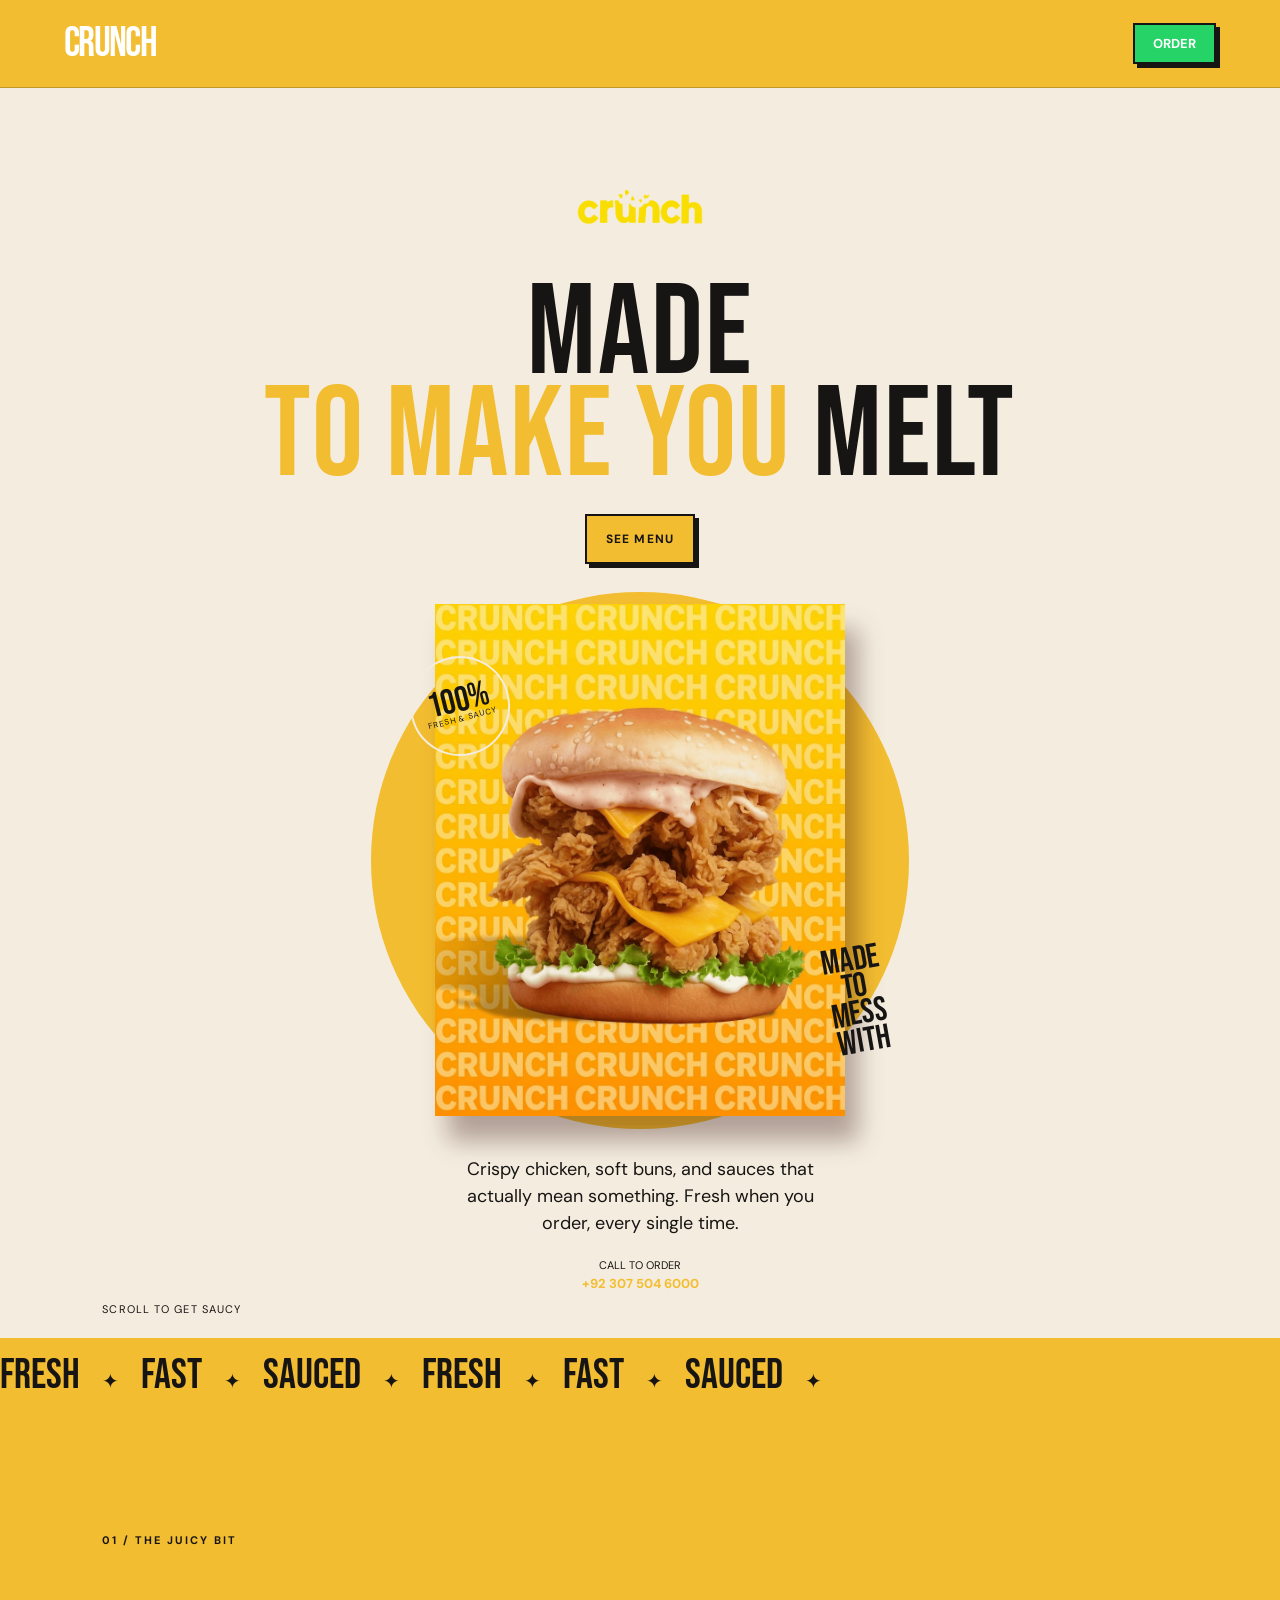
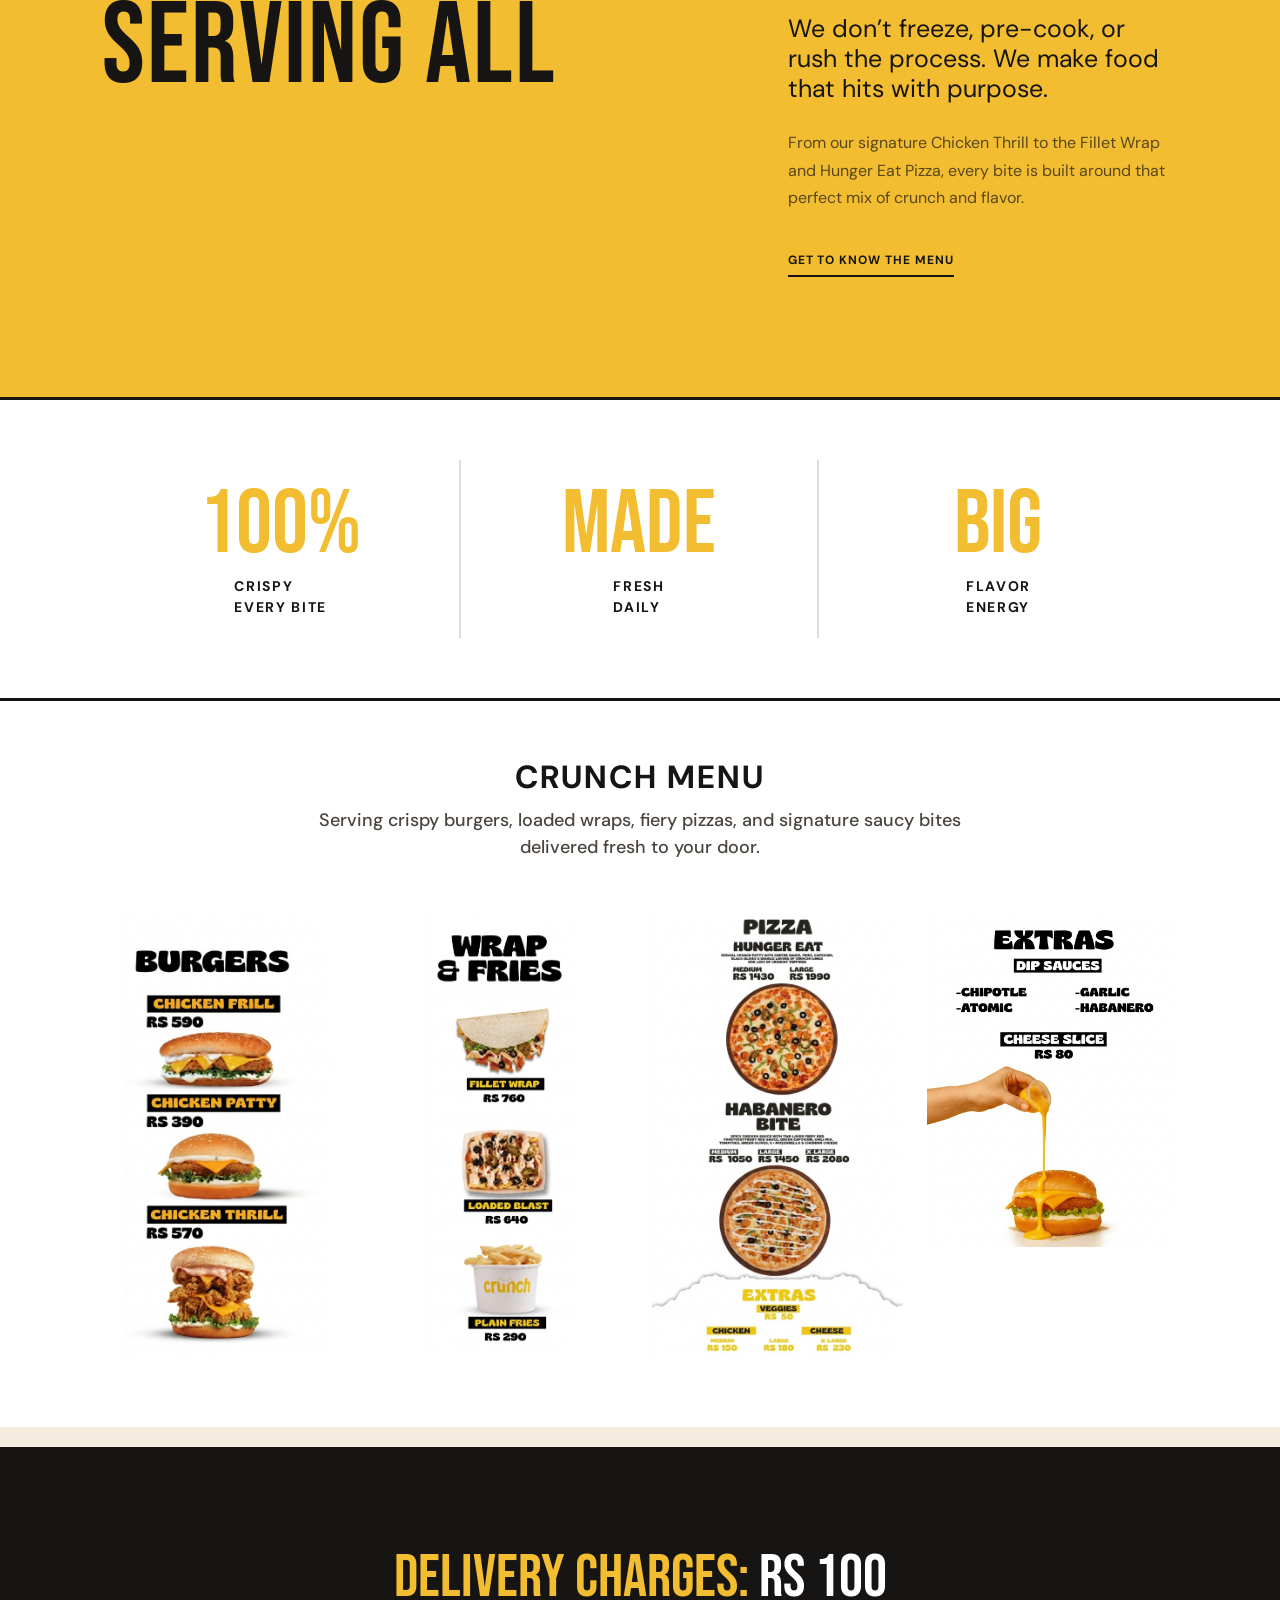
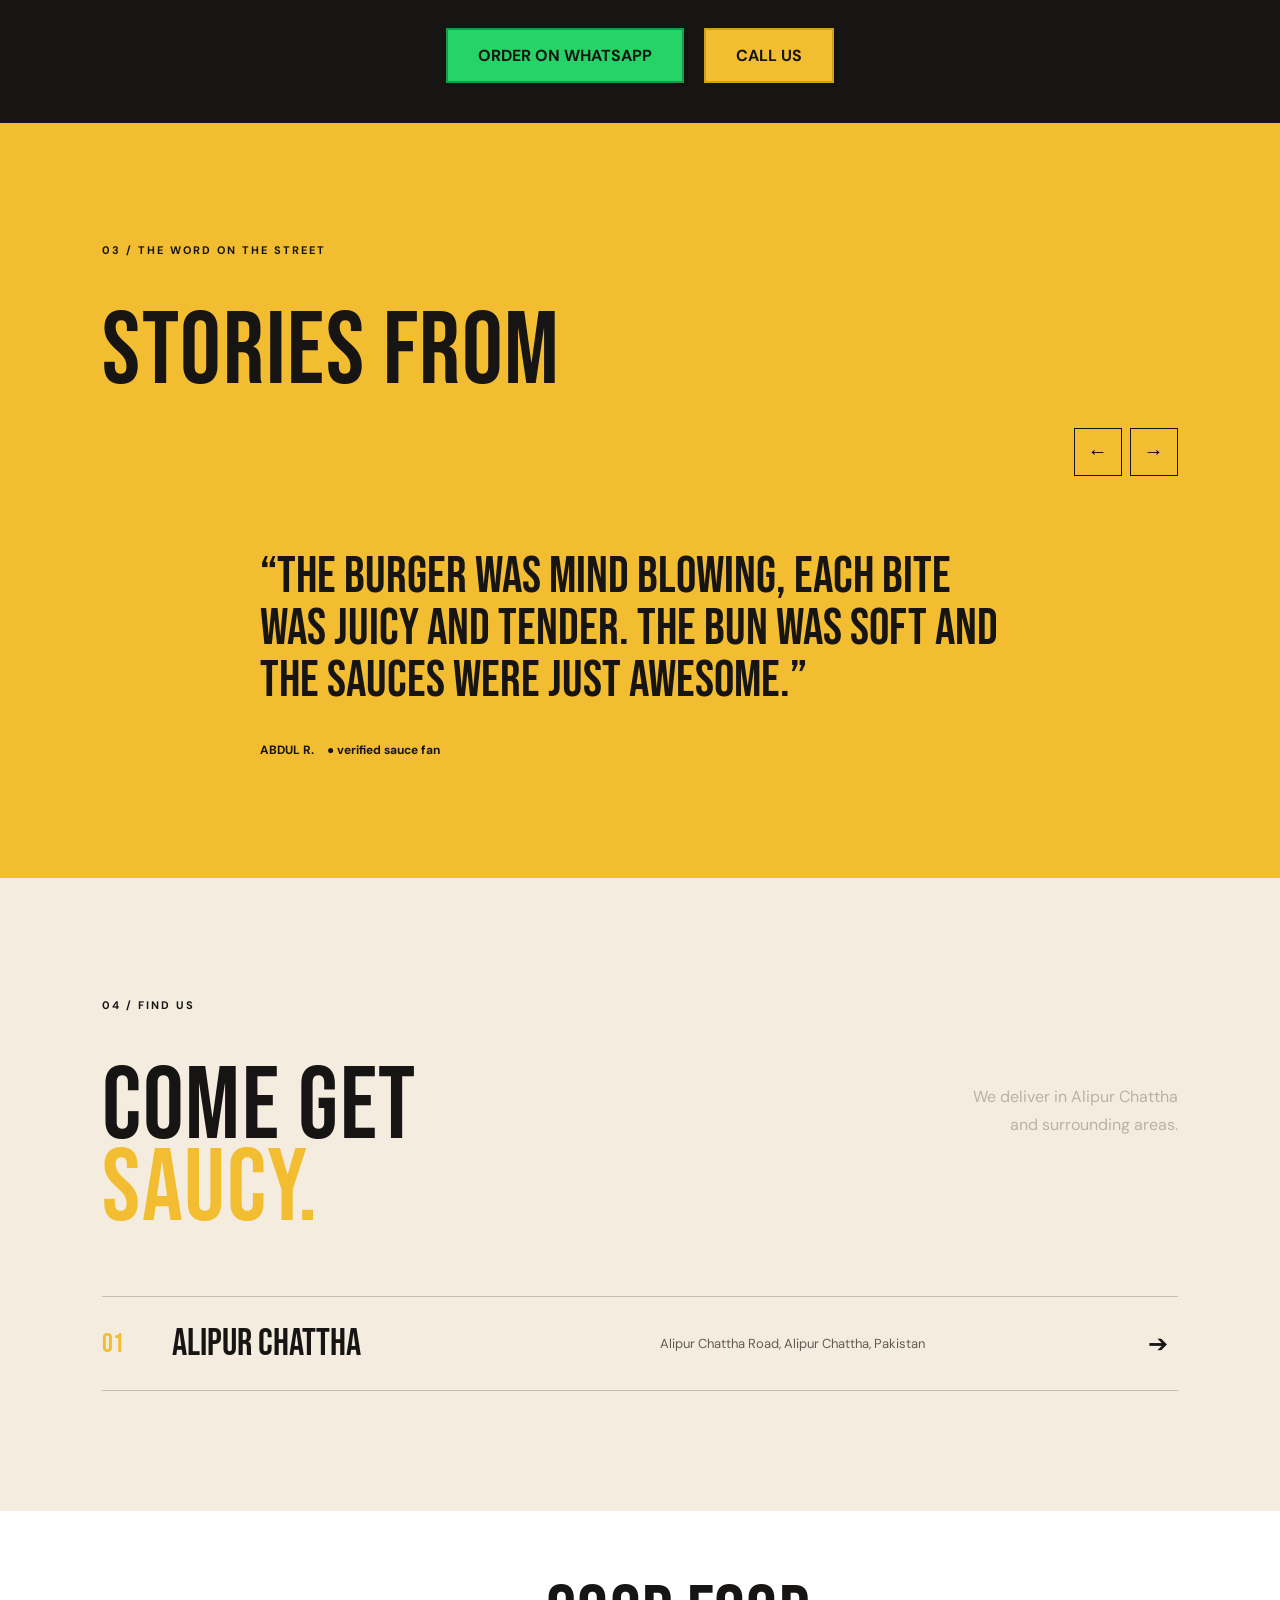
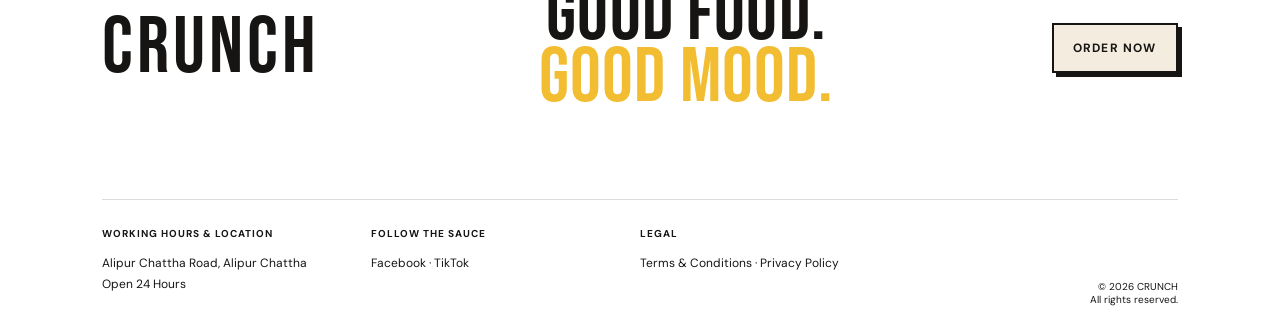
==== index.html @ 844d7e46 "Update hero heading text and mobile card layout" ====
<!doctype html>
<html lang="en">

<head>
  <meta charset="UTF-8" />
  <meta name="viewport" content="width=device-width, initial-scale=1.0" />
  <meta name="description" content="CRUNCH - burgers, wraps, pizza, and saucy good times." />
  <title>CRUNCH | Serving All Things with extra crisp</title>
  <link rel="icon" type="image/png" href="favicon.png" />
  <link rel="apple-touch-icon" href="favicon.png" />
  <link rel="preconnect" href="https://fonts.googleapis.com" />
  <link rel="preconnect" href="https://fonts.gstatic.com" crossorigin />
  <link href="https://fonts.googleapis.com/css2?family=Bebas+Neue&family=DM+Sans:wght@400;500;700&display=swap"
    rel="stylesheet" />
  <link rel="stylesheet" href="style.css" />
</head>

<body>
  <header class="site-header">
    <a class="brand" href="#top" aria-label="CRUNCH home"><span class="nav-brand-text">CRUNCH</span></a>

    <div class="header-actions">
      <a class="header-order" href="#order-banner">Order</a>
    </div>
  </header>
  <main id="top">
    <section class="hero">
      <div class="hero-header">
        <img src="crunch-logo.png" alt="CRUNCH" class="hero-logo" />
        <h1>MADE <br /><em>TO MAKE YOU</em> MELT</h1>
        <div class="hero-actions">
          <a class="button button-dark" href="#menu">See menu</a>
        </div>
      </div>
      <div class="hero-art">
        <div class="stamp">100%<br /><small>fresh &amp; saucy</small></div>
        <img src="burger.png" alt="CRUNCH Chicken Burger" />
        <div class="scribble" style="color: var(--black);">made<br />to<br />mess<br />with</div>
      </div>
      <div class="hero-footer">
        <p class="hero-intro">Crispy chicken, soft buns, and sauces that actually mean something. Fresh when you order,
          every single time.</p>
        <a class="phone-link" style="color: var(--ink);" href="tel:+923075046000">Call to order <strong
            style="color: var(--yellow);">+92 307 504 6000</strong></a>
      </div>
      <div class="scroll-cue" style="color: var(--ink);">Scroll to get saucy</div>
    </section>
    <section class="marquee">
      <div>FRESH <i>✦</i> FAST <i>✦</i> SAUCED <i>✦</i> FRESH <i>✦</i> FAST <i>✦</i> SAUCED <i>✦</i></div>
    </section>
    <section class="manifesto section" id="story">
      <div class="section-label">01 / The juicy bit</div>
      <div class="manifesto-grid">
        <h2>Serving all<br /><span>things saucy.</span></h2>
        <div>
          <p class="lead">We don’t freeze, pre-cook, or rush the process. We make food that hits with purpose.</p>
          <p>From our signature Chicken Thrill to the Fillet Wrap and Hunger Eat Pizza, every bite is built around that
            perfect mix of crunch and flavor.</p>
          <a class="text-link" href="#menu">Get to know the menu</a>
        </div>
      </div>
    </section>
    <section class="stats-section">
      <div class="stats">
        <div><strong>100%</strong><span>Crispy<br />Every Bite</span></div>
        <div><strong>Made</strong><span>Fresh<br />Daily</span></div>
        <div><strong>Big</strong><span>Flavor<br />Energy</span></div>
      </div>
    </section>
    <section class="menu-body-section" id="menu">
      <div class="menu-header-centered">
        <h2 class="menu-title-text">Crunch Menu</h2>
        <p class="menu-punchline">Serving crispy burgers, loaded wraps, fiery pizzas, and signature saucy bites
          delivered fresh to your door.</p>
        <!-- <p class="menu-delivery-note">Delivery charges: <b>Rs. 100</b></p> -->
      </div>

      <div class="menu-cards-wrapper">
        <div class="menu-cards-grid">
          <div class="menu-card-item open-menu-modal" data-card-index="0" title="Click to view full size">
            <img src="card-1.jpg" alt="CRUNCH Menu - Burgers" />
          </div>
          <div class="menu-card-item open-menu-modal" data-card-index="1" title="Click to view full size">
            <img src="card-2.jpg" alt="CRUNCH Menu - Wrap &amp; Fries" />
          </div>
          <div class="menu-card-item open-menu-modal" data-card-index="2" title="Click to view full size">
            <img src="card-3.jpg" alt="CRUNCH Menu - Pizza" />
          </div>
          <div class="menu-card-item open-menu-modal" data-card-index="3" title="Click to view full size">
            <img src="card-4.png" alt="CRUNCH Menu - Extras" />
          </div>
        </div>
      </div>
    </section>

    <section class="delivery-banner" id="order-banner">
      <p class="delivery-banner-text">Delivery charges: <span>RS 100</span></p>
      <div class="banner-actions">
        <a class="btn-cube whatsapp-btn" href="https://wa.me/923075046000" target="_blank" rel="noreferrer">Order on
          WhatsApp</a>
        <a class="btn-cube call-btn" href="tel:+923075046000">Call Us</a>
      </div>
    </section>

    <section class="stories section">
      <div class="section-label">03 / The word on the street</div>
      <div class="story-head">
        <h2>Stories from<br /><span>the saucy side.</span></h2>
        <div class="story-controls"><button id="previous" aria-label="Previous testimonial">←</button><button id="next"
            aria-label="Next testimonial">→</button></div>
      </div>
      <div class="quote-wrap">
        <blockquote id="quote">“The burger was mind blowing, each bite was juicy and tender. The bun was soft and the
          sauces were just awesome.”</blockquote>
        <div class="quote-by" id="quoteBy">ABDUL R. <span>● verified sauce fan</span></div>
      </div>
    </section>
    <section class="branches section" id="branches">
      <div class="section-label">04 / Find us</div>
      <div class="section-heading">
        <h2>Come get<br /><span>saucy.</span></h2>
        <p>We deliver in Alipur Chattha<br />and surrounding areas.</p>
      </div>
      <div class="branch-list">
        <a href="https://maps.google.com/?q=Alipur+Chattha+Road,+Alipur+Chattha,+Pakistan" target="_blank"
          rel="noreferrer">
          <b>01</b><strong>Alipur Chattha</strong><span>Alipur Chattha Road, Alipur Chattha, Pakistan</span><i>➔</i>
        </a>
      </div>
    </section>


  </main>

  <!-- Clean Lightbox Menu Modal -->
  <div id="fullMenuModal" class="lightbox-modal" aria-hidden="true" role="dialog" aria-label="Menu Card Preview">
    <div class="lightbox-overlay" id="menuModalOverlay"></div>
    <button class="lightbox-close" id="closeMenuModalBtn" aria-label="Close modal">&times;</button>
    <button class="lightbox-nav lightbox-prev" id="prevCardBtn" aria-label="Previous card">&lsaquo;</button>
    <div class="lightbox-container">
      <img id="lightboxImg" src="card-1.jpg" alt="Menu Card Full View" />
    </div>
    <button class="lightbox-nav lightbox-next" id="nextCardBtn" aria-label="Next card">&rsaquo;</button>
  </div>

  <footer>
    <div class="footer-top"><a class="brand" href="#top"><span
          style="font-size: 80px; letter-spacing: 4px;">CRUNCH</span></a>
      <h2>Good food.<br /><em>Good mood.</em></h2><a class="button button-light" href="#order-banner">Order now</a>
    </div>
    <div class="footer-bottom">
      <div><b>Working hours &amp; Location</b>
        <p>Alipur Chattha Road, Alipur Chattha<br />Open 24 Hours</p>
      </div>
      <div><b>Follow the sauce</b>
        <p><a href="https://www.facebook.com/share/1DDXRLEFbr/" target="_blank" rel="noreferrer">Facebook</a> · <a
            href="https://www.tiktok.com/@crunch.pakistan?_r=1&amp;_d=f0l14cjjm0l20b&amp;sec_uid=MS4wLjABAAAAqZwYp-4Lfl0da8dWMY-kB_6f0F6Fa6OfnIKzKuEVomaOssiPzEy2P2xNCkCg1zl1&amp;share_author_id=7421272008175420458&amp;sharer_language=en&amp;source=h5_m&amp;u_code=em1ff284glb6e7&amp;timestamp=1789750359&amp;user_id=7540232213892744214&amp;sec_user_id=MS4wLjABAAAA2ci4kEVvL7AnQa-bCq2DuXHzpiMbmTiyRL7Zi99j7bBj1sNrGQ4g8eYYUP5eQouV&amp;item_author_type=2&amp;utm_source=copy&amp;utm_campaign=client_share&amp;utm_medium=android&amp;share_iid=7686541412650059542&amp;share_link_id=1584d4f8-18d4-462b-b5d0-0b1ab2ebc546&amp;share_app_id=1233&amp;ugbiz_name=ACCOUNT&amp;ug_btm=b6880%2Cb5836&amp;social_share_type=5&amp;share_enter_from=others_homepage&amp;item_author_type=2&amp;enable_checksum=1"
            target="_blank" rel="noreferrer">TikTok</a></p>
      </div>
      <div><b>Legal</b>
        <p><a href="terms.html">Terms & Conditions</a> · <a href="privacy.html">Privacy Policy</a></p>
      </div>
      <small>© 2026 CRUNCH<br />All rights reserved.</small>
    </div>
  </footer>
  <script src="script.js"></script>
</body>

</html>
---- style.css ----
:root {
  --ink: #171514;
  --paper: #f4eddf;
  --red: #171514;
  --red-dark: #171514;
  --yellow: #f3bd31;
  --line: rgba(23, 21, 20, .22);
  --display: 'Bebas Neue', Impact, sans-serif;
  --body: 'DM Sans', Arial, sans-serif
}

* {
  box-sizing: border-box
}

html {
  scroll-behavior: smooth
}

body {
  margin: 0;
  background: var(--paper);
  color: var(--ink);
  font-family: var(--body);
  font-size: 16px
}

a {
  color: inherit;
  text-decoration: none
}

.notice {
  background: var(--yellow);
  font-size: 11px;
  text-align: center;
  padding: 8px 16px;
  letter-spacing: .04em
}

.site-header {
  height: 88px;
  display: flex;
  align-items: center;
  justify-content: space-between;
  padding: 0 5vw;
  border-bottom: 1px solid var(--line);
  background: var(--paper);
  position: sticky;
  top: 0;
  z-index: 5
}

.brand {
  display: flex;
  align-items: center;
  gap: 10px;
  font-weight: 700
}

.brand span {
  font: 42px var(--display);
  letter-spacing: -.04em;
  color: var(--ink)
}

.brand small {
  font-size: 10px;
  line-height: 1.05;
  max-width: 60px
}

.nav-links {
  display: flex;
  gap: 38px;
  font-size: 13px;
  text-transform: uppercase;
  letter-spacing: .1em
}

.nav-links a:hover,
.text-link:hover {
  color: var(--yellow)
}

.header-order {
  font-weight: 700;
  text-transform: uppercase;
  font-size: 13px
}

.header-order span,
.button span {
  font-size: 20px;
  margin-left: 12px
}

.menu-toggle {
  display: none;
  border: 0;
  background: none;
  font-size: 25px
}

.hero {
  min-height: calc(100vh - 120px);
  background: var(--red);
  color: var(--paper);
  display: grid;
  grid-template-columns: 46% 54%;
  padding: 9vh 8vw 5vh;
  position: relative;
  overflow: hidden
}

.hero-copy {
  align-self: center;
  position: relative;
  z-index: 1
}

.eyebrow,
.section-label {
  font-size: 11px;
  text-transform: uppercase;
  letter-spacing: .18em;
  font-weight: 700
}

.hero h1,
h2 {
  font: clamp(75px, 10vw, 150px)/.8 var(--display);
  font-weight: 400;
  text-transform: uppercase;
  letter-spacing: .015em;
  margin: 26px 0
}

.hero h1 em,
h2 span,
h3 span {
  font-style: normal;
  color: var(--yellow)
}

.hero-intro {
  font-size: 18px;
  line-height: 1.5;
  max-width: 370px;
  margin: 36px 0
}

.hero-actions {
  display: flex;
  align-items: center;
  gap: 22px
}

.button {
  display: inline-flex;
  align-items: center;
  padding: 15px 19px;
  text-transform: uppercase;
  font-size: 12px;
  letter-spacing: .1em;
  font-weight: 700
}

.button-light {
  background: var(--paper);
  color: var(--ink)
}

.button-dark {
  background: var(--ink);
  color: var(--paper)
}

.phone-link {
  font-size: 11px;
  text-transform: uppercase;
  line-height: 1.5
}

.phone-link strong {
  display: block;
  color: var(--yellow);
  font-size: 13px
}

.hero-art {
  position: relative;
  display: flex;
  justify-content: center;
  align-items: center
}

.hero-art:before {
  content: '';
  position: absolute;
  background: var(--yellow);
  width: min(42vw, 600px);
  height: min(42vw, 600px);
  border-radius: 50%
}

.hero-art img {
  position: relative;
  width: min(40vw, 570px);
  height: min(40vw, 570px);
  object-fit: contain;
  filter: drop-shadow(13px 25px 12px rgba(40, 0, 0, .32));
  animation: float 5s ease-in-out infinite
}

.stamp {
  position: absolute;
  z-index: 2;
  top: 10%;
  left: 5%;
  width: 100px;
  height: 100px;
  border: 2px solid var(--paper);
  border-radius: 50%;
  display: grid;
  place-content: center;
  text-align: center;
  font: 35px/ .7 var(--display);
  transform: rotate(-14deg)
}

.stamp small {
  font: 8px var(--body);
  text-transform: uppercase;
  letter-spacing: .1em
}

.scribble {
  position: absolute;
  right: 2%;
  bottom: 12%;
  font: 34px/.8 var(--display);
  text-transform: uppercase;
  transform: rotate(-10deg)
}

.scroll-cue {
  position: absolute;
  bottom: 22px;
  left: 8vw;
  font-size: 11px;
  text-transform: uppercase;
  letter-spacing: .1em
}

.scroll-cue span {
  font-size: 20px;
  margin-left: 12px
}

.marquee {
  overflow: hidden;
  background: var(--yellow);
  font: 42px var(--display);
  white-space: nowrap;
  padding: 12px 0
}

.marquee div {
  animation: marquee 24s linear infinite
}

.marquee i {
  font: 20px var(--body);
  font-style: normal;
  margin: 0 15px
}

.section {
  padding: 120px 8vw
}

.section-label {
  color: var(--ink);
  margin-bottom: 55px
}

.manifesto-grid,
.section-heading,
.story-head {
  display: flex;
  justify-content: space-between;
  gap: 50px
}

.manifesto h2,
h2 {
  font-size: clamp(70px, 9vw, 132px);
  margin: 0;
  max-width: 650px
}

.manifesto-grid>div {
  max-width: 390px;
  padding-top: 12px
}

.lead {
  font-size: 25px;
  line-height: 1.2;
  margin: 0 0 25px
}

.manifesto-grid p:not(.lead),
.section-heading p {
  line-height: 1.7;
  color: #5f5850
}

.text-link {
  display: inline-block;
  margin-top: 25px;
  color: var(--ink);
  font-weight: 700;
  border-bottom: 2px solid var(--ink);
  padding-bottom: 7px;
  text-transform: uppercase;
  font-size: 12px;
  letter-spacing: .08em
}

.text-link span {
  font-size: 18px;
  margin-left: 14px
}

.stats {
  display: grid;
  grid-template-columns: repeat(3, 1fr);
  border-top: 1px solid var(--line);
  margin-top: 100px;
  padding-top: 30px
}

.stats div {
  display: flex;
  align-items: center;
  gap: 22px;
  border-right: 1px solid var(--line);
  padding-left: 25px
}

.stats div:first-child {
  padding-left: 0
}

.stats div:last-child {
  border: 0
}

.stats strong {
  font: 75px var(--display);
  color: var(--yellow)
}

.stats span {
  font-size: 12px;
  text-transform: uppercase;
  line-height: 1.4
}

.menu-section {
  background: var(--ink);
  color: var(--paper)
}

.menu-section .section-label {
  color: var(--yellow)
}

.section-heading h2 {
  font-size: clamp(70px, 8vw, 115px)
}

.section-heading p {
  color: #bbb1a3;
  text-align: right
}

.section-heading b {
  color: var(--yellow)
}

.menu-tabs {
  display: flex;
  gap: 8px;
  border-bottom: 1px solid #4d4540;
  margin-top: 65px
}

.menu-tabs button {
  background: none;
  border: 0;
  color: #aaa39a;
  text-transform: uppercase;
  padding: 15px 18px;
  font: 12px var(--body);
  cursor: pointer
}

.menu-tabs button.active,
.menu-tabs button:hover {
  background: var(--yellow);
  color: var(--ink)
}

.menu-grid {
  display: grid;
  grid-template-columns: repeat(3, 1fr);
  gap: 25px;
  padding-top: 30px
}

.food-card {
  transition: .3s
}

.food-card.hidden {
  display: none
}

.food-image {
  background: #ffffff;
  aspect-ratio: 1;
  display: flex;
  justify-content: center;
  align-items: center;
  position: relative;
  overflow: hidden;
  border-radius: 8px 8px 0 0;
  border: 1px solid rgba(23, 21, 20, .12)
}

.food-image.coral {
  background: #fff9f6
}

.food-image.yellow {
  background: #fffdf2
}

.food-image img {
  width: 100%;
  height: 100%;
  object-fit: cover;
  mix-blend-mode: normal !important;
  filter: none !important;
  transition: transform .3s ease
}

.food-card:hover .food-image img {
  transform: scale(1.04)
}

.price {
  position: absolute;
  right: 14px;
  top: 14px;
  background: var(--yellow);
  color: var(--ink);
  padding: 7px 12px;
  font-size: 12px;
  font-weight: 700;
  border: 2px solid var(--ink);
  box-shadow: 3px 3px 0 var(--ink);
  border-radius: 0
}

.food-card h3 {
  font: 37px var(--display);
  margin: 17px 0 0;
  text-transform: uppercase
}

.food-card p {
  color: #aaa39a;
  margin: 4px 0;
  font-size: 13px
}

.menu-scan {
  display: grid;
  grid-template-columns: 1fr 220px;
  align-items: center;
  gap: 40px;
  background: var(--ink);
  margin-top: 100px;
  padding: 55px 8vw
}

.menu-scan h3 {
  font: 75px/.8 var(--display);
  text-transform: uppercase;
  margin: 20px 0 35px
}

.menu-scan img {
  width: 100%;
  transform: rotate(4deg);
  box-shadow: 12px 18px 0 var(--yellow)
}

.stories {
  background: var(--yellow)
}

.stories .section-label {
  color: var(--ink)
}

.story-head h2 {
  font-size: clamp(70px, 8vw, 110px)
}

.story-controls {
  align-self: end;
  display: flex;
  gap: 8px
}

.story-controls button {
  border: 1px solid var(--ink);
  background: none;
  width: 48px;
  height: 48px;
  font-size: 20px;
  cursor: pointer
}

.quote-wrap {
  max-width: 760px;
  margin: 75px auto 0
}

.quote-wrap blockquote {
  font: clamp(31px, 4vw, 58px)/1.02 var(--display);
  text-transform: uppercase;
  margin: 0
}

.quote-by {
  margin-top: 35px;
  font-size: 12px;
  font-weight: 700
}

.quote-by span {
  color: var(--ink);
  margin-left: 10px
}

.branches {
  background: var(--paper)
}

.branch-list {
  margin-top: 65px;
  border-top: 1px solid var(--line)
}

.branch-list a {
  display: grid;
  grid-template-columns: 70px 1fr 1fr 30px;
  align-items: center;
  border-bottom: 1px solid var(--line);
  padding: 24px 0;
  transition: .2s
}

.branch-list a:hover {
  background: var(--yellow);
  padding-left: 15px;
  padding-right: 15px
}

.branch-list b {
  font: 27px var(--display);
  color: var(--yellow)
}

.branch-list strong {
  font: 38px var(--display);
  text-transform: uppercase
}

.branch-list span {
  font-size: 13px;
  color: #625b53
}

.branch-list i {
  font-style: normal;
  font-size: 24px;
  color: var(--ink)
}

footer {
  background: #ffffff;
  color: var(--ink);
  padding: 75px 8vw 30px
}

.footer-top {
  display: flex;
  flex-wrap: wrap;
  align-items: center;
  justify-content: space-between;
  gap: 30px
}

.footer-top .brand span {
  color: var(--ink);
  font-size: clamp(40px, 8vw, 80px);
  letter-spacing: 4px
}

.footer-top h2 {
  font-size: clamp(40px, 6vw, 80px);
  margin: 0;
  text-align: center
}

.footer-top h2 em {
  color: var(--yellow);
  font-style: normal
}

.footer-bottom {
  display: grid;
  grid-template-columns: 1fr 1fr 1fr 1fr;
  border-top: 1px solid rgba(23, 21, 20, .15);
  margin-top: 90px;
  padding-top: 25px;
  font-size: 12px
}

.footer-bottom b {
  color: var(--ink);
  text-transform: uppercase;
  font-size: 10px;
  letter-spacing: .1em
}

.footer-bottom p {
  line-height: 1.7
}

.footer-bottom small {
  text-align: right;
  align-self: end
}

@keyframes float {
  50% {
    transform: translateY(-13px) rotate(2deg)
  }
}

@keyframes marquee {
  to {
    transform: translateX(-50%)
  }
}

@media(max-width:700px) {
  .site-header {
    height: 70px;
    padding: 0 6vw
  }

  .nav-links,
  .header-order {
    display: none
  }

  .menu-toggle {
    display: block
  }

  .brand span {
    font-size: 36px
  }

  .hero {
    display: block;
    padding: 70px 8vw 85px;
    min-height: 850px
  }

  .hero h1 {
    font-size: 84px
  }

  .hero-intro {
    font-size: 16px;
    margin: 28px 0
  }

  .hero-actions {
    align-items: flex-start;
    flex-direction: column;
    gap: 18px
  }

  .hero-art {
    height: 370px;
    margin-top: 15px
  }

  .hero-art:before {
    width: 320px;
    height: 320px
  }

  .hero-art img {
    width: 320px;
    height: 320px
  }

  .stamp {
    top: 0;
    left: 0
  }

  .scribble {
    right: 0;
    bottom: 12%
  }

  .scroll-cue {
    left: 8vw
  }

  .section {
    padding: 80px 8vw
  }

  .manifesto-grid,
  .section-heading,
  .story-head {
    display: block
  }

  .manifesto h2,
  h2 {
    font-size: 75px
  }

  .manifesto-grid>div {
    padding-top: 40px
  }

  .stats {
    grid-template-columns: 1fr;
    margin-top: 65px
  }

  .stats div {
    border-right: 0;
    border-bottom: 1px solid var(--line);
    padding: 15px 0
  }

  .stats strong {
    font-size: 60px
  }

  .section-heading p {
    text-align: left;
    margin-top: 30px
  }

  .menu-tabs {
    overflow: auto;
    white-space: nowrap;
    margin-top: 45px
  }

  .menu-grid {
    grid-template-columns: 1fr;
    gap: 45px
  }

  .menu-scan {
    grid-template-columns: 1fr;
    padding: 40px 8vw;
    margin-top: 70px
  }

  .menu-scan img {
    max-width: 190px;
    margin: 20px auto 0
  }

  .menu-scan h3 {
    font-size: 65px
  }

  .story-controls {
    margin-top: 35px
  }

  .quote-wrap {
    margin-top: 50px
  }

  .branch-list a {
    grid-template-columns: 42px 1fr 25px;
    gap: 5px
  }

  .branch-list strong {
    font-size: 30px
  }

  .branch-list span {
    grid-column: 2;
    font-size: 12px
  }

  .branch-list i {
    grid-column: 3;
    grid-row: 1/3
  }

  .footer-top {
    flex-direction: column;
    align-items: flex-start;
    gap: 20px
  }

  .footer-top .brand span {
    font-size: clamp(36px, 12vw, 60px)
  }

  .footer-top h2 {
    font-size: clamp(32px, 10vw, 55px);
    text-align: left;
    margin: 0
  }

  .footer-bottom {
    grid-template-columns: 1fr 1fr;
    gap: 25px;
    margin-top: 65px
  }

  .footer-bottom small {
    grid-column: 1/3;
    text-align: left
  }
}

:root {
  --olive: #6b705c;
}

/* Navbar CRUNCH text */
.nav-brand-text {
  font-family: 'DM Sans', Arial, sans-serif;
  font-size: clamp(20px, 3vw, 28px);
  font-weight: 500;
  letter-spacing: 0.35em;
  text-transform: uppercase;
  color: #ffffff !important;
  line-height: 1;
}

/* Hero logo image - yellow tint */
.hero-logo {
  width: clamp(120px, 22vw, 220px);
  height: auto;
  object-fit: contain;
  margin-bottom: 16px;
  display: block;
  filter: invert(76%) sepia(60%) saturate(700%) hue-rotate(5deg) brightness(1.05);
}

.button,
.header-order,
.btn-cube {
  border: 2px solid var(--ink);
  box-shadow: 4px 4px 0 var(--ink);
  transition: all 0.1s;
  cursor: pointer;
  border-radius: 0;
}

.button:active,
.header-order:active,
.btn-cube:active {
  transform: translate(4px, 4px);
  box-shadow: 0px 0px 0 var(--ink);
}

.header-order {
  background: #25d366;
  color: #fff;
  padding: 10px 18px;
  display: inline-flex;
  align-items: center;
  text-decoration: none;
}

.delivery-banner {
  background: var(--ink);
  color: var(--yellow);
  text-align: center;
  padding: 40px 8vw;
  border-top: 1px solid var(--line);
  margin-top: 20px;
}

.delivery-banner-text {
  font-family: var(--display);
  font-size: clamp(32px, 5vw, 60px);
  margin-bottom: 20px;
  line-height: 1;
  text-transform: uppercase;
}

.delivery-banner-text span {
  color: #ffffff;
}

.banner-actions {
  display: flex;
  gap: 20px;
  justify-content: center;
  margin-top: 20px;
}

.btn-cube {
  display: inline-flex;
  align-items: center;
  justify-content: center;
  padding: 15px 30px;
  font-weight: 700;
  text-transform: uppercase;
  font-size: 16px;
  text-decoration: none;
  position: relative;
  overflow: hidden;
  transition: all 0.3s ease;
  border: 2px solid var(--ink);
  box-shadow: 4px 4px 0px 0px rgba(0,0,0,0.1);
}

.btn-cube::before {
  content: '';
  position: absolute;
  top: 0;
  left: -100%;
  width: 100%;
  height: 100%;
  background: linear-gradient(120deg, transparent, rgba(255, 255, 255, 0.4), transparent);
  transition: all 0.5s;
}

.btn-cube:hover::before {
  left: 100%;
}

.btn-cube:hover {
  transform: translateY(-2px);
  box-shadow: 6px 6px 0px 0px rgba(0,0,0,0.15);
}

.whatsapp-btn {
  background: #25d366;
  color: var(--ink);
  border-color: #1a9a49;
}

.call-btn {
  background: var(--yellow);
  color: var(--ink);
  border-color: #d19f1d;
}

@media (max-width: 600px) {
  .banner-actions {
    flex-direction: column;
  }
}

.site-header {
  background: var(--yellow);
  position: fixed !important;
  top: 0;
  left: 0;
  right: 0;
  width: 100%;
  z-index: 999;
}

.header-actions {
  display: flex;
  align-items: center;
  gap: 15px;
}

main {
  margin-top: 88px;
}

@media (max-width: 700px) {
  main {
    margin-top: 70px;
  }
}

.manifesto {
  background: var(--yellow);
  color: var(--ink);
}

.manifesto .section-label {
  color: var(--ink);
}

.manifesto .text-link {
  color: var(--ink);
  border-bottom-color: var(--ink);
}

.manifesto p:not(.lead) {
  color: rgba(23, 21, 20, .7);
}

.manifesto .stats strong {
  color: var(--ink);
}

.manifesto .stats {
  border-top-color: rgba(23, 21, 20, .2);
}

.manifesto .stats div {
  border-right-color: rgba(23, 21, 20, .2);
}

/* Standalone Stats Section */
.stats-section {
  background: #ffffff;
  padding: 60px 8vw;
  border-top: 3px solid var(--ink);
  border-bottom: 3px solid var(--ink);
}

.stats-section .stats {
  display: grid;
  grid-template-columns: repeat(3, 1fr);
  border-top: none;
  margin-top: 0;
  padding-top: 0;
}

.stats-section .stats div {
  border-right: 2px solid rgba(23, 21, 20, .15);
  border-bottom: none;
  padding: 20px 30px;
  display: flex;
  flex-direction: column;
  gap: 6px;
}

.stats-section .stats div:last-child {
  border-right: none;
}

.stats-section .stats strong {
  font: clamp(48px, 8vw, 90px) var(--display);
  color: var(--yellow);
  line-height: 1;
}

.stats-section .stats span {
  font-size: clamp(11px, 2vw, 14px);
  text-transform: uppercase;
  letter-spacing: .12em;
  color: var(--ink);
  font-weight: 700;
  line-height: 1.5;
}

@media (max-width: 700px) {
  .stats-section {
    padding: 40px 6vw;
  }

  .stats-section .stats {
    grid-template-columns: 1fr;
  }

  .stats-section .stats div {
    border-right: none;
    border-bottom: 1px solid rgba(23, 21, 20, .15);
    padding: 18px 0;
  }

  .stats-section .stats div:last-child {
    border-bottom: none;
  }
}

/* Menu body section - Centered Header & Cards */
.menu-body-section {
  background: #ffffff !important;
  padding: 60px 8vw 70px;
  color: var(--ink);
}

.menu-header-centered {
  text-align: center;
  max-width: 680px;
  margin: 0 auto 50px auto;
  display: flex;
  flex-direction: column;
  align-items: center;
  gap: 14px;
}

.menu-title-wrap {
  display: inline-flex;
  align-items: center;
  justify-content: center;
  gap: 12px;
  flex-wrap: nowrap;
  white-space: nowrap;
}

.menu-title-logo {
  height: clamp(28px, 4.2vw, 42px);
  width: auto;
  object-fit: contain;
  filter: none !important;
  display: inline-block;
  vertical-align: middle;
}

.menu-title-text {
  font-family: var(--body);
  font-size: 32px;
  font-weight: 700;
  color: var(--ink);
  letter-spacing: 0.06em;
  margin: 0;
  line-height: 1;
  text-transform: uppercase;
}

.menu-punchline {
  font-size: clamp(15px, 2.2vw, 18px);
  color: #4a443e;
  line-height: 1.5;
  margin: 0;
  font-weight: 500;
}

.menu-delivery-note {
  font-size: 14px;
  color: #666666;
  margin: 4px 0 0 0;
  letter-spacing: 0.02em;
}

.menu-delivery-note b {
  color: var(--ink);
  background: var(--yellow);
  padding: 3px 10px;
  border-radius: 4px;
  font-weight: 700;
}

.menu-cards-wrapper {
  width: 100%;
}

.menu-cards-grid {
  display: grid;
  grid-template-columns: repeat(4, 1fr);
  gap: 24px;
  align-items: stretch;
}

.menu-card-item {
  background: #ffffff;
  border: none;
  box-shadow: none;
  border-radius: 0;
  padding: 0;
  display: flex;
  flex-direction: column;
  align-items: center;
  justify-content: center;
  width: 100%;
  aspect-ratio: 576 / 1024;
  cursor: pointer;
  transition: transform 0.25s ease;
  position: relative;
  overflow: hidden;
}

.menu-card-item:hover {
  transform: translateY(-6px);
  box-shadow: none;
}

.menu-card-item img {
  width: 100%;
  height: 100%;
  object-fit: contain;
  object-position: top;
  display: block;
  background: #ffffff;
}

@media (max-width: 1024px) {
  .menu-cards-grid {
    grid-template-columns: repeat(2, 1fr);
    gap: 20px;
    align-items: stretch;
  }
}

@media (max-width: 640px) {
  .menu-body-section {
    padding: 30px 4vw 50px;
  }

  .menu-cards-grid {
    grid-template-columns: repeat(2, 1fr);
    gap: 12px;
  }

  .menu-card-item {
    padding: 0;
    box-shadow: none;
  }
}

.hero {
  background: var(--paper) !important;
  color: var(--ink) !important;
  display: flex !important;
  flex-direction: column !important;
  align-items: center !important;
  justify-content: center !important;
  text-align: center !important;
  gap: 40px;
}

.hero-header {
  display: flex;
  flex-direction: column;
  align-items: center;
  z-index: 1;
}

.hero-actions {
  justify-content: center;
}

.hero-footer {
  display: flex;
  flex-direction: column;
  align-items: center;
  gap: 20px;
  z-index: 1;
  max-width: 500px;
}

.hero-intro {
  margin: 0 !important;
}

.hero h1 em {
  color: var(--yellow) !important;
}

.hero .button {
  background: var(--yellow) !important;
  color: var(--ink) !important;
}

/* Responsive Enhancements */
body,
html {
  overflow-x: hidden;
}

img {
  max-width: 100%;
}

@media (max-width: 700px) {
  .site-header {
    padding: 0 4vw;
    gap: 10px;
  }

  .header-order {
    display: inline-flex !important;
    padding: 8px 12px;
    font-size: 11px;
    margin-left: auto;
  }

  .menu-toggle {
    margin-left: 0;
  }

  .marquee {
    font: 24px var(--display);
    padding: 8px 0;
  }

  .hero {
    min-height: auto;
    padding: 120px 6vw 60px;
  }

  .hero h1 {
    font-size: clamp(50px, 15vw, 84px);
    line-height: 0.9;
  }

  .hero-art {
    height: auto;
    margin-top: 40px;
  }

  .hero-art:before {
    width: 80vw;
    height: 80vw;
    max-width: 320px;
    max-height: 320px;
  }

  .hero-art img {
    width: 80vw;
    height: 80vw;
    max-width: 320px;
    max-height: 320px;
  }

  .manifesto h2,
  h2,
  .section-heading h2,
  .story-head h2 {
    font-size: clamp(45px, 12vw, 75px) !important;
  }

  .stats strong {
    font-size: clamp(40px, 10vw, 60px);
  }

  .manifesto .stats div {
    border-bottom-color: rgba(23, 21, 20, .2);
  }

  .food-card h3 {
    font-size: clamp(28px, 8vw, 37px);
  }

  .quote-wrap blockquote {
    font-size: clamp(24px, 6vw, 31px);
  }

  .menu-scan h3 {
    font-size: clamp(40px, 10vw, 65px);
  }

  .footer-top h2 {
    font-size: clamp(45px, 12vw, 70px) !important;
  }
}

@media (max-width: 480px) {
  .footer-bottom {
    grid-template-columns: 1fr !important;
  }

  .footer-bottom small {
    grid-column: 1 !important;
    text-align: left;
    margin-top: 20px;
  }

  .branch-list a {
    grid-template-columns: 30px 1fr 20px !important;
    gap: 10px !important;
    padding: 15px 0 !important;
  }

  .branch-list strong {
    font-size: clamp(20px, 6vw, 30px) !important;
  }

  .nav-logo {
    height: 30px;
  }

  .header-order {
    font-size: 10px;
    padding: 6px 10px;
  }

  .header-order span {
    font-size: 16px;
    margin-left: 6px;
  }

  .button,
  .btn-cube {
    width: 100%;
  }

  .stats div {
    flex-direction: column;
    align-items: flex-start;
    gap: 5px;
  }
}

/* Menu Scan Previews */
.menu-scan-previews {
  display: flex;
  gap: 15px;
  justify-content: center;
  align-items: center;
}

.menu-preview-img {
  width: 140px;
  height: 190px;
  object-fit: cover;
  border-radius: 8px;
  cursor: pointer;
  box-shadow: 6px 10px 0 var(--yellow);
  transition: transform 0.25s ease, box-shadow 0.25s ease;
  border: 2px solid var(--ink);
}

.menu-preview-img:hover {
  transform: translateY(-6px) scale(1.04);
  box-shadow: 10px 16px 0 var(--yellow);
}

/* Clean Lightbox Menu Modal */
.lightbox-modal {
  position: fixed;
  top: 0;
  left: 0;
  width: 100vw;
  height: 100vh;
  z-index: 10000;
  display: flex;
  align-items: center;
  justify-content: center;
  opacity: 0;
  visibility: hidden;
  transition: opacity 0.25s ease, visibility 0.25s ease;
}

.lightbox-modal.open {
  opacity: 1;
  visibility: visible;
}

.lightbox-overlay {
  position: absolute;
  top: 0;
  left: 0;
  width: 100%;
  height: 100%;
  background: rgba(0, 0, 0, 0.88);
  backdrop-filter: blur(6px);
  cursor: pointer;
}

.lightbox-container {
  position: relative;
  z-index: 2;
  max-width: 90vw;
  max-height: 90vh;
  display: flex;
  align-items: center;
  justify-content: center;
  transform: scale(0.92);
  transition: transform 0.25s ease;
}

.lightbox-modal.open .lightbox-container {
  transform: scale(1);
}

.lightbox-container img {
  max-width: 90vw;
  max-height: 88vh;
  object-fit: contain;
  border-radius: 8px;
  box-shadow: 0 25px 60px rgba(0, 0, 0, 0.8);
}

.lightbox-close {
  position: absolute;
  top: 20px;
  right: 25px;
  z-index: 3;
  background: transparent;
  color: #ffffff;
  border: none;
  font-size: 42px;
  line-height: 1;
  cursor: pointer;
  transition: transform 0.2s ease, color 0.2s ease;
}

.lightbox-close:hover {
  transform: scale(1.15);
  color: var(--yellow);
}

.lightbox-nav {
  position: absolute;
  top: 50%;
  transform: translateY(-50%);
  z-index: 3;
  background: rgba(0, 0, 0, 0.5);
  color: #ffffff;
  border: 1px solid rgba(255, 255, 255, 0.25);
  width: 50px;
  height: 50px;
  border-radius: 50%;
  font-size: 34px;
  line-height: 1;
  display: flex;
  align-items: center;
  justify-content: center;
  cursor: pointer;
  transition: background 0.2s ease, transform 0.2s ease;
}

.lightbox-prev {
  left: 20px;
}

.lightbox-next {
  right: 20px;
}

.lightbox-nav:hover {
  background: var(--yellow);
  color: var(--ink);
  transform: translateY(-50%) scale(1.1);
}

@media (max-width: 600px) {
  .lightbox-nav {
    width: 40px;
    height: 40px;
    font-size: 26px;
  }

  .lightbox-prev {
    left: 10px;
  }

  .lightbox-next {
    right: 10px;
  }

  .lightbox-close {
    top: 15px;
    right: 15px;
    font-size: 36px;
  }
}

@media (max-width: 600px) {
  .menu-scan-previews {
    flex-direction: row;
    gap: 10px;
  }

  .menu-preview-img {
    width: 110px;
    height: 150px;
  }

  .menu-modal-content {
    width: 96vw;
    max-height: 94vh;
  }

  .menu-modal-header h2 {
    font-size: 24px;
  }

  .modal-tab-btn {
    font-size: 11px;
    padding: 10px;
  }
}
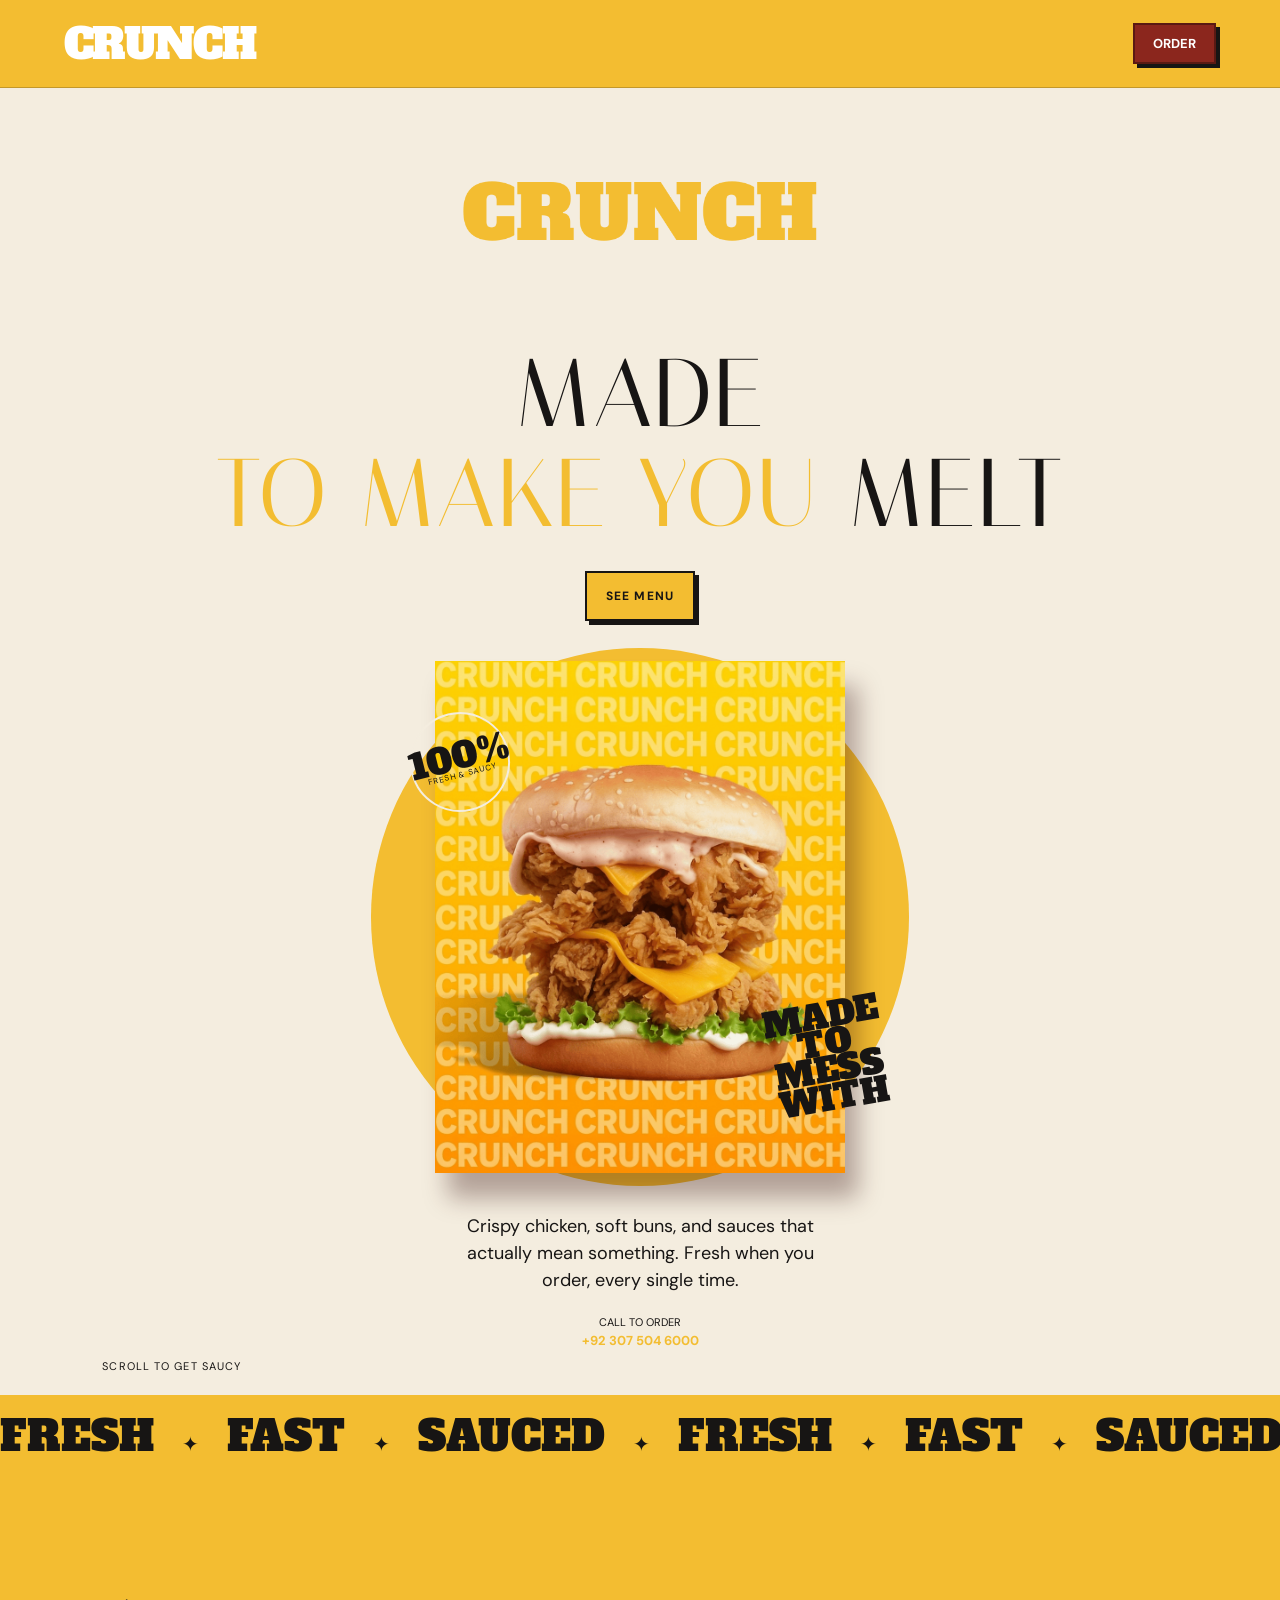
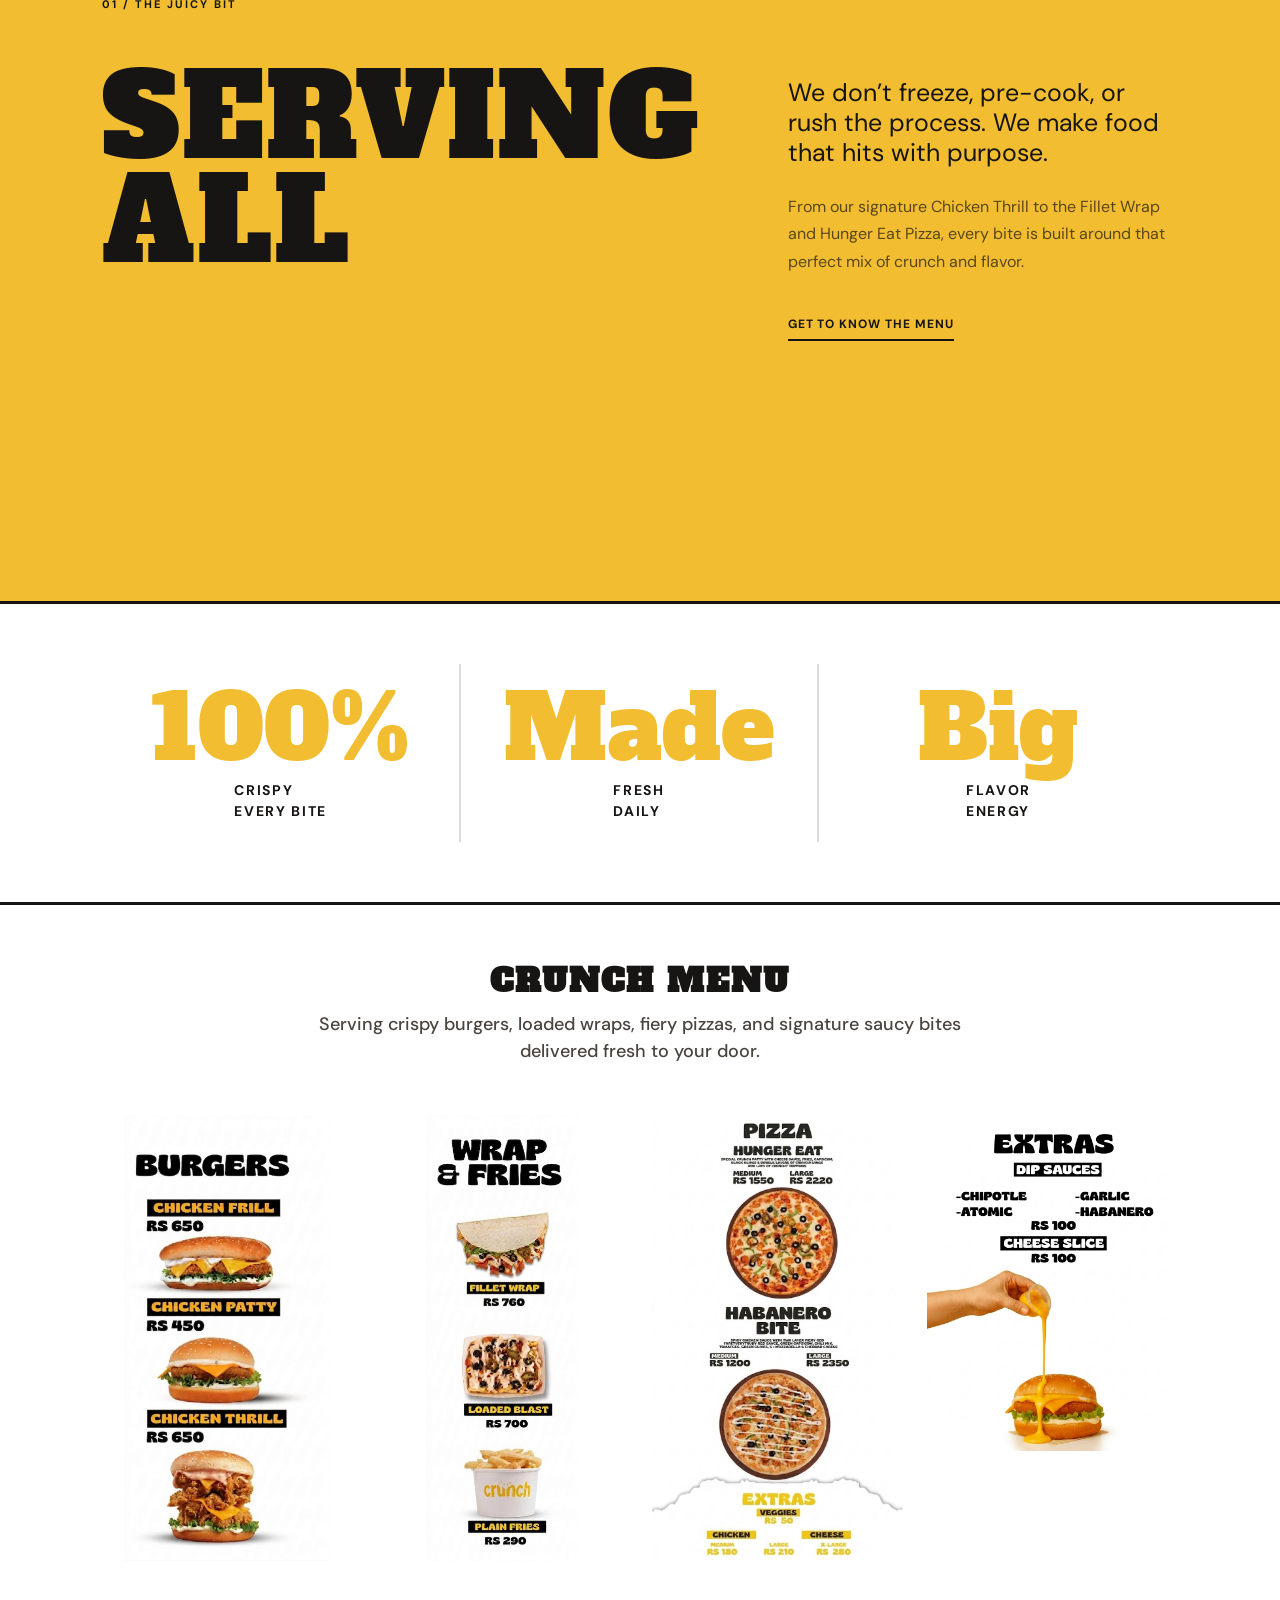
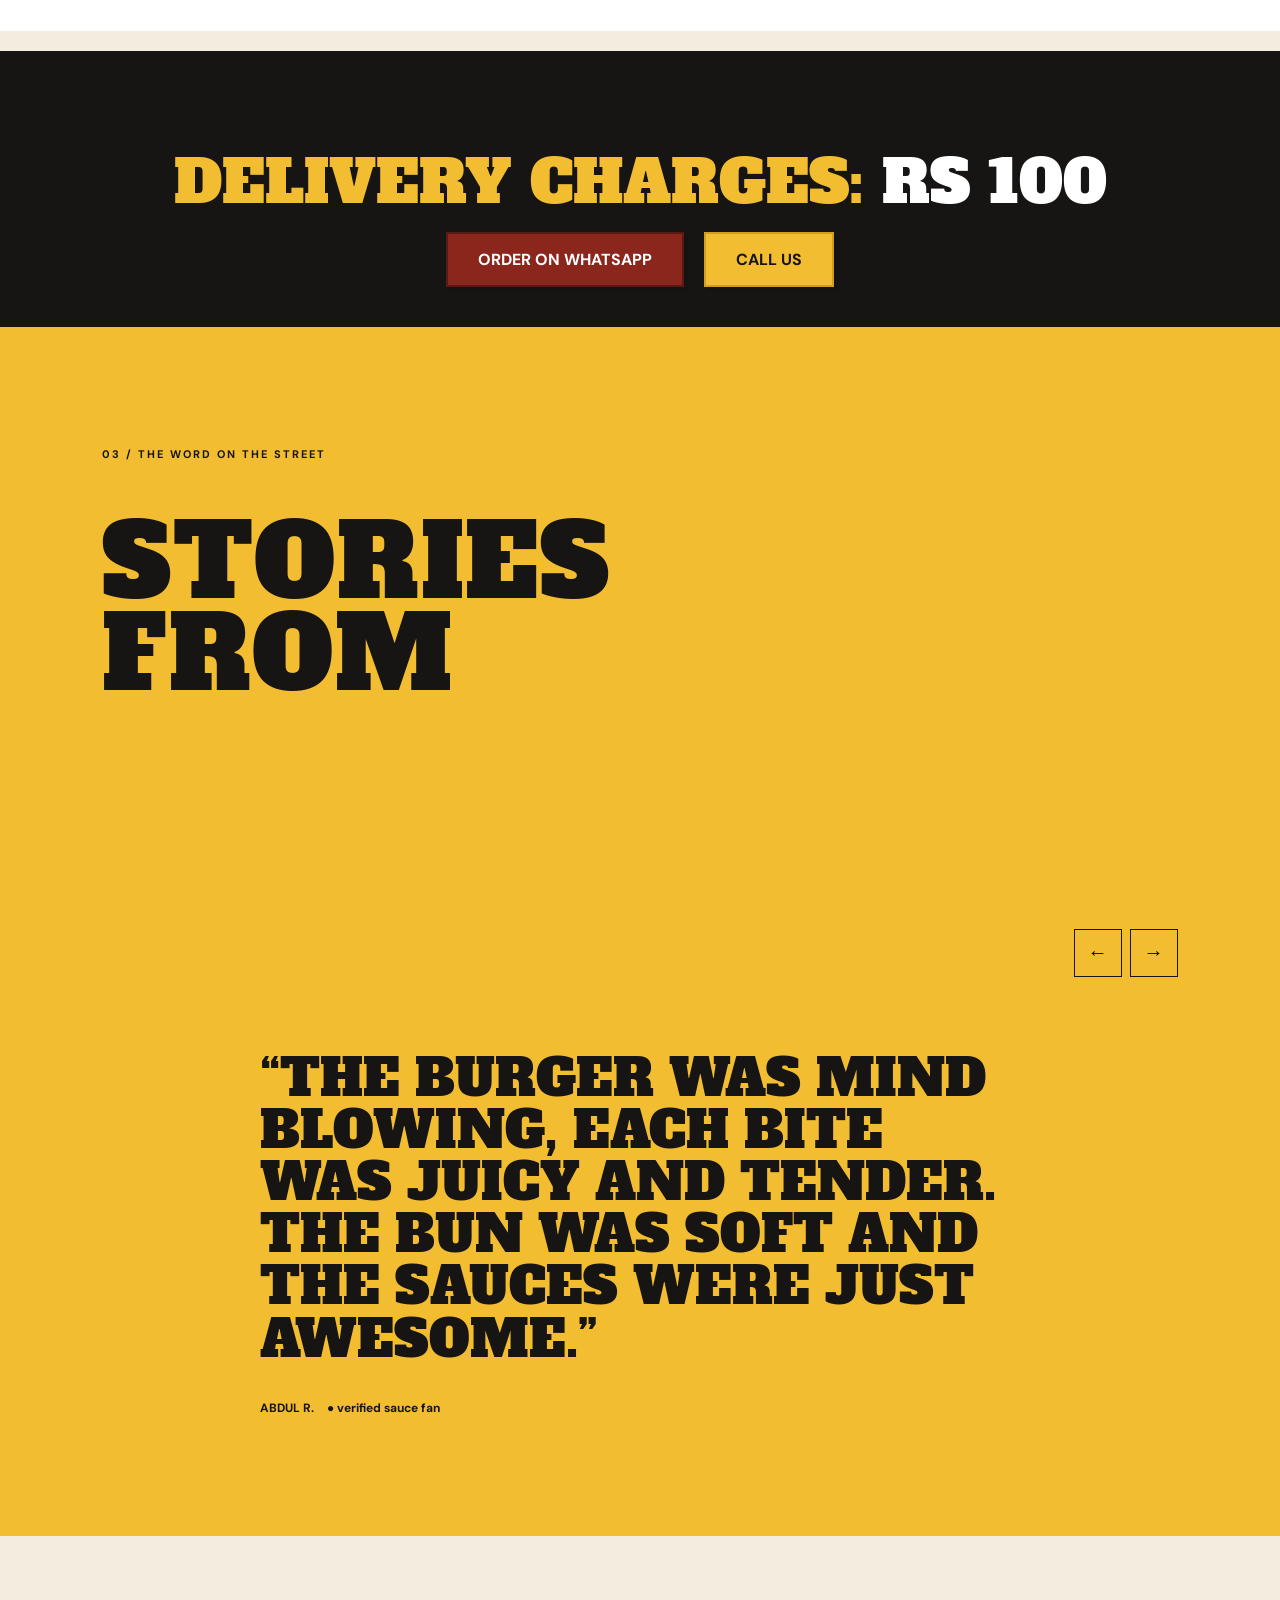
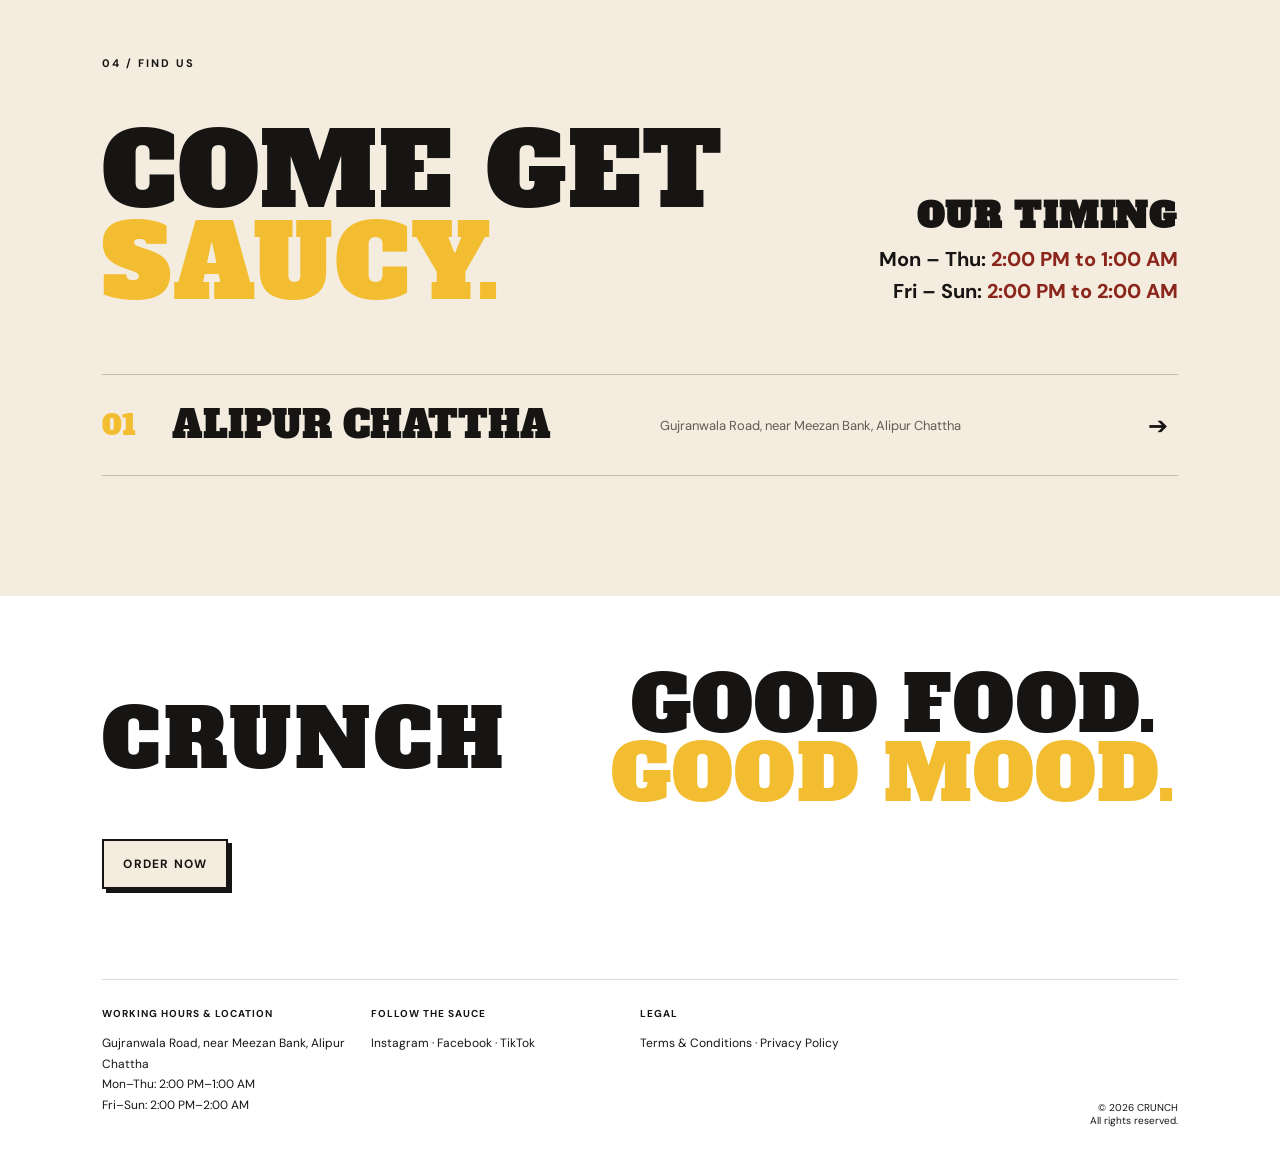
==== commit b6cbf0cf: "Update heading fonts, reddish-brown buttons, working hours, address, and hero layout" ====
--- a/index.html
+++ b/index.html
@@ -10,7 +10,7 @@
   <link rel="apple-touch-icon" href="favicon.png" />
   <link rel="preconnect" href="https://fonts.googleapis.com" />
   <link rel="preconnect" href="https://fonts.gstatic.com" crossorigin />
-  <link href="https://fonts.googleapis.com/css2?family=Bebas+Neue&family=DM+Sans:wght@400;500;700&display=swap"
+  <link href="https://fonts.googleapis.com/css2?family=Italiana&family=Alfa+Slab+One&family=Bebas+Neue&family=DM+Sans:wght@400;500;700&display=swap"
     rel="stylesheet" />
   <link rel="stylesheet" href="style.css" />
 </head>
@@ -26,8 +26,8 @@
   <main id="top">
     <section class="hero">
       <div class="hero-header">
-        <img src="crunch-logo.png" alt="CRUNCH" class="hero-logo" />
-        <h1>MADE <br /><em>TO MAKE YOU</em> MELT</h1>
+        <img src="crunch-slab-logo-yellow.png" alt="CRUNCH" class="hero-logo hero-logo-slab" />
+        <h1 class="hero-heading-swash">MADE <br /><em>TO MAKE YOU</em> MELT</h1>
         <div class="hero-actions">
           <a class="button button-dark" href="#menu">See menu</a>
         </div>
@@ -87,7 +87,7 @@
             <img src="card-3.jpg" alt="CRUNCH Menu - Pizza" />
           </div>
           <div class="menu-card-item open-menu-modal" data-card-index="3" title="Click to view full size">
-            <img src="card-4.png" alt="CRUNCH Menu - Extras" />
+            <img src="card-4.jpg" alt="CRUNCH Menu - Extras" />
           </div>
         </div>
       </div>
@@ -119,12 +119,16 @@
       <div class="section-label">04 / Find us</div>
       <div class="section-heading">
         <h2>Come get<br /><span>saucy.</span></h2>
-        <p>We deliver in Alipur Chattha<br />and surrounding areas.</p>
+        <div class="find-us-timing">
+          <b>OUR TIMING</b>
+          <p>Mon – Thu: <span>2:00 PM to 1:00 AM</span></p>
+          <p>Fri – Sun: <span>2:00 PM to 2:00 AM</span></p>
+        </div>
       </div>
       <div class="branch-list">
-        <a href="https://maps.google.com/?q=Alipur+Chattha+Road,+Alipur+Chattha,+Pakistan" target="_blank"
+        <a href="https://maps.google.com/?q=Gujranwala+Road,+near+Meezan+Bank,+Alipur+Chattha" target="_blank"
           rel="noreferrer">
-          <b>01</b><strong>Alipur Chattha</strong><span>Alipur Chattha Road, Alipur Chattha, Pakistan</span><i>➔</i>
+          <b>01</b><strong>Alipur Chattha</strong><span>Gujranwala Road, near Meezan Bank, Alipur Chattha</span><i>➔</i>
         </a>
       </div>
     </section>
@@ -150,10 +154,10 @@
     </div>
     <div class="footer-bottom">
       <div><b>Working hours &amp; Location</b>
-        <p>Alipur Chattha Road, Alipur Chattha<br />Open 24 Hours</p>
+        <p>Gujranwala Road, near Meezan Bank, Alipur Chattha<br />Mon–Thu: 2:00 PM–1:00 AM<br />Fri–Sun: 2:00 PM–2:00 AM</p>
       </div>
       <div><b>Follow the sauce</b>
-        <p><a href="https://www.facebook.com/share/1DDXRLEFbr/" target="_blank" rel="noreferrer">Facebook</a> · <a
+        <p><a href="https://www.instagram.com/crunch.pakistan?stkn=NTZ3dmgzbGJsc2Uw" target="_blank" rel="noreferrer">Instagram</a> · <a href="https://www.facebook.com/share/1DDXRLEFbr/" target="_blank" rel="noreferrer">Facebook</a> · <a
             href="https://www.tiktok.com/@crunch.pakistan?_r=1&amp;_d=f0l14cjjm0l20b&amp;sec_uid=MS4wLjABAAAAqZwYp-4Lfl0da8dWMY-kB_6f0F6Fa6OfnIKzKuEVomaOssiPzEy2P2xNCkCg1zl1&amp;share_author_id=7421272008175420458&amp;sharer_language=en&amp;source=h5_m&amp;u_code=em1ff284glb6e7&amp;timestamp=1789750359&amp;user_id=7540232213892744214&amp;sec_user_id=MS4wLjABAAAA2ci4kEVvL7AnQa-bCq2DuXHzpiMbmTiyRL7Zi99j7bBj1sNrGQ4g8eYYUP5eQouV&amp;item_author_type=2&amp;utm_source=copy&amp;utm_campaign=client_share&amp;utm_medium=android&amp;share_iid=7686541412650059542&amp;share_link_id=1584d4f8-18d4-462b-b5d0-0b1ab2ebc546&amp;share_app_id=1233&amp;ugbiz_name=ACCOUNT&amp;ug_btm=b6880%2Cb5836&amp;social_share_type=5&amp;share_enter_from=others_homepage&amp;item_author_type=2&amp;enable_checksum=1"
             target="_blank" rel="noreferrer">TikTok</a></p>
       </div>
--- a/style.css
+++ b/style.css
@@ -5,7 +5,7 @@
   --red-dark: #171514;
   --yellow: #f3bd31;
   --line: rgba(23, 21, 20, .22);
-  --display: 'Bebas Neue', Impact, sans-serif;
+  --display: 'Alfa Slab One', 'Cooper Black', Impact, serif;
   --body: 'DM Sans', Arial, sans-serif
 }
 
@@ -129,7 +129,7 @@
 
 .hero h1,
 h2 {
-  font: clamp(75px, 10vw, 150px)/.8 var(--display);
+  font: clamp(55px, 7.5vw, 110px)/.9 var(--display);
   font-weight: 400;
   text-transform: uppercase;
   letter-spacing: .015em;
@@ -391,6 +391,56 @@
   color: var(--yellow)
 }
 
+.find-us-timing {
+  text-align: right;
+  color: var(--ink);
+  font-family: var(--body);
+  align-self: flex-end;
+}
+
+.find-us-timing b {
+  display: block;
+  font-family: var(--display);
+  font-size: clamp(24px, 3vw, 34px);
+  color: var(--ink);
+  margin-bottom: 6px;
+  text-transform: uppercase;
+  letter-spacing: 0.05em;
+  font-weight: 700;
+}
+
+.find-us-timing p {
+  font-size: clamp(16px, 1.8vw, 20px);
+  margin: 4px 0;
+  color: var(--ink);
+  font-weight: 700;
+  text-align: right;
+  line-height: 1.4;
+}
+
+.find-us-timing p span {
+  color: #8b261d;
+  font-weight: 800;
+}
+
+.footer-action-buttons {
+  display: flex;
+  gap: 12px;
+  align-items: center;
+  flex-wrap: wrap;
+  justify-content: center;
+}
+
+.button-instagram {
+  background: #E1306C;
+  color: #ffffff !important;
+  border-color: #c1235b;
+}
+
+.button-instagram:hover {
+  background: #c1235b;
+}
+
 .menu-tabs {
   display: flex;
   gap: 8px;
@@ -876,14 +926,34 @@
   line-height: 1;
 }
 
-/* Hero logo image - yellow tint */
+/* Hero logo image - Heavy Slab font */
 .hero-logo {
-  width: clamp(120px, 22vw, 220px);
+  width: clamp(210px, 32vw, 380px);
   height: auto;
   object-fit: contain;
-  margin-bottom: 16px;
+  margin-bottom: clamp(35px, 6vw, 65px);
   display: block;
-  filter: invert(76%) sepia(60%) saturate(700%) hue-rotate(5deg) brightness(1.05);
+  filter: none;
+}
+
+.hero-logo-slab {
+  letter-spacing: 0.05em;
+}
+
+.hero-heading-swash {
+  font-family: 'Italiana', 'Bodoni Moda', 'Playfair Display', serif !important;
+  font-size: clamp(52px, 7.5vw, 110px) !important;
+  line-height: 1.05 !important;
+  text-transform: uppercase;
+  letter-spacing: 0.04em;
+  margin: 20px 0;
+  font-weight: 400;
+}
+
+.hero-heading-swash em {
+  font-style: italic;
+  font-family: 'Italiana', 'Bodoni Moda', 'Playfair Display', serif !important;
+  color: var(--yellow) !important;
 }
 
 .button,
@@ -904,12 +974,13 @@
 }
 
 .header-order {
-  background: #25d366;
+  background: #8b261d;
   color: #fff;
   padding: 10px 18px;
   display: inline-flex;
   align-items: center;
   text-decoration: none;
+  border-color: #5a1913;
 }
 
 .delivery-banner {
@@ -977,9 +1048,9 @@
 }
 
 .whatsapp-btn {
-  background: #25d366;
-  color: var(--ink);
-  border-color: #1a9a49;
+  background: #8b261d;
+  color: #ffffff;
+  border-color: #5a1913;
 }
 
 .call-btn {
@@ -1150,7 +1221,7 @@
 }
 
 .menu-title-text {
-  font-family: var(--body);
+  font-family: var(--display);
   font-size: 32px;
   font-weight: 700;
   color: var(--ink);
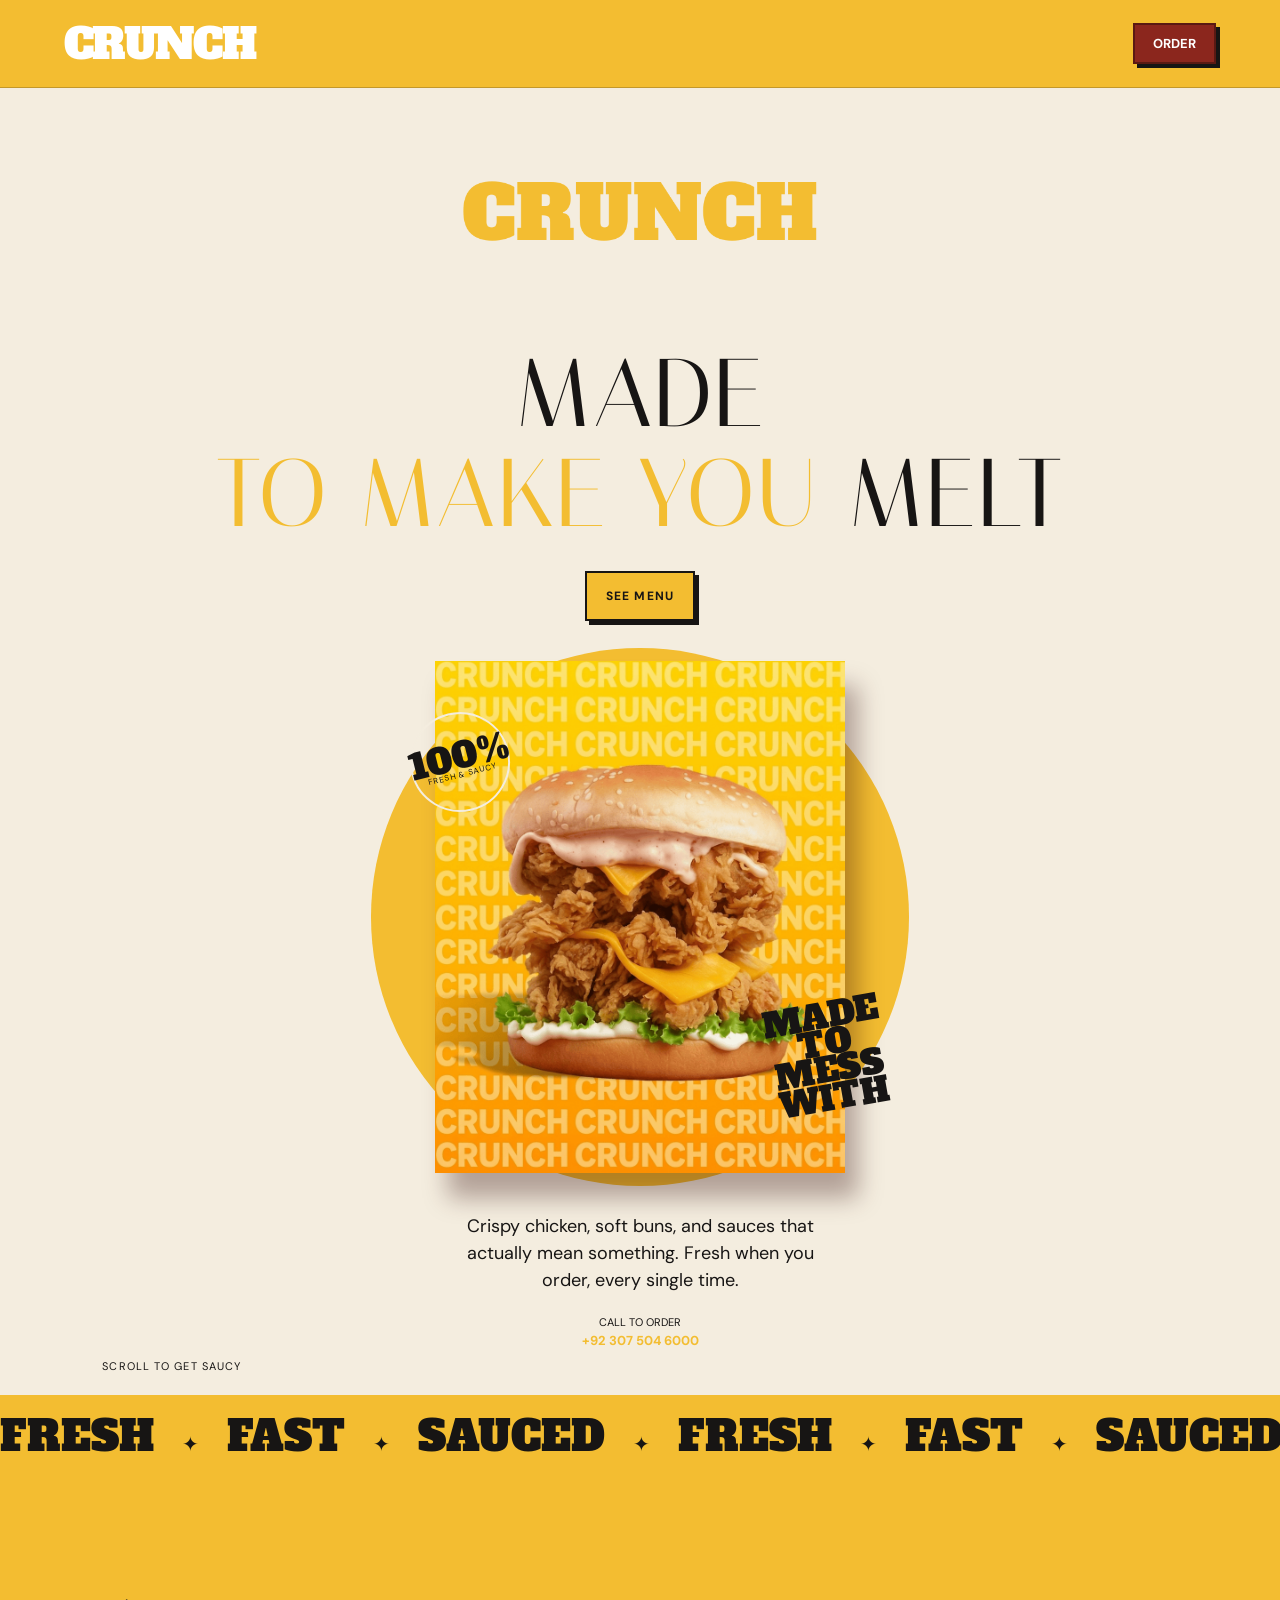
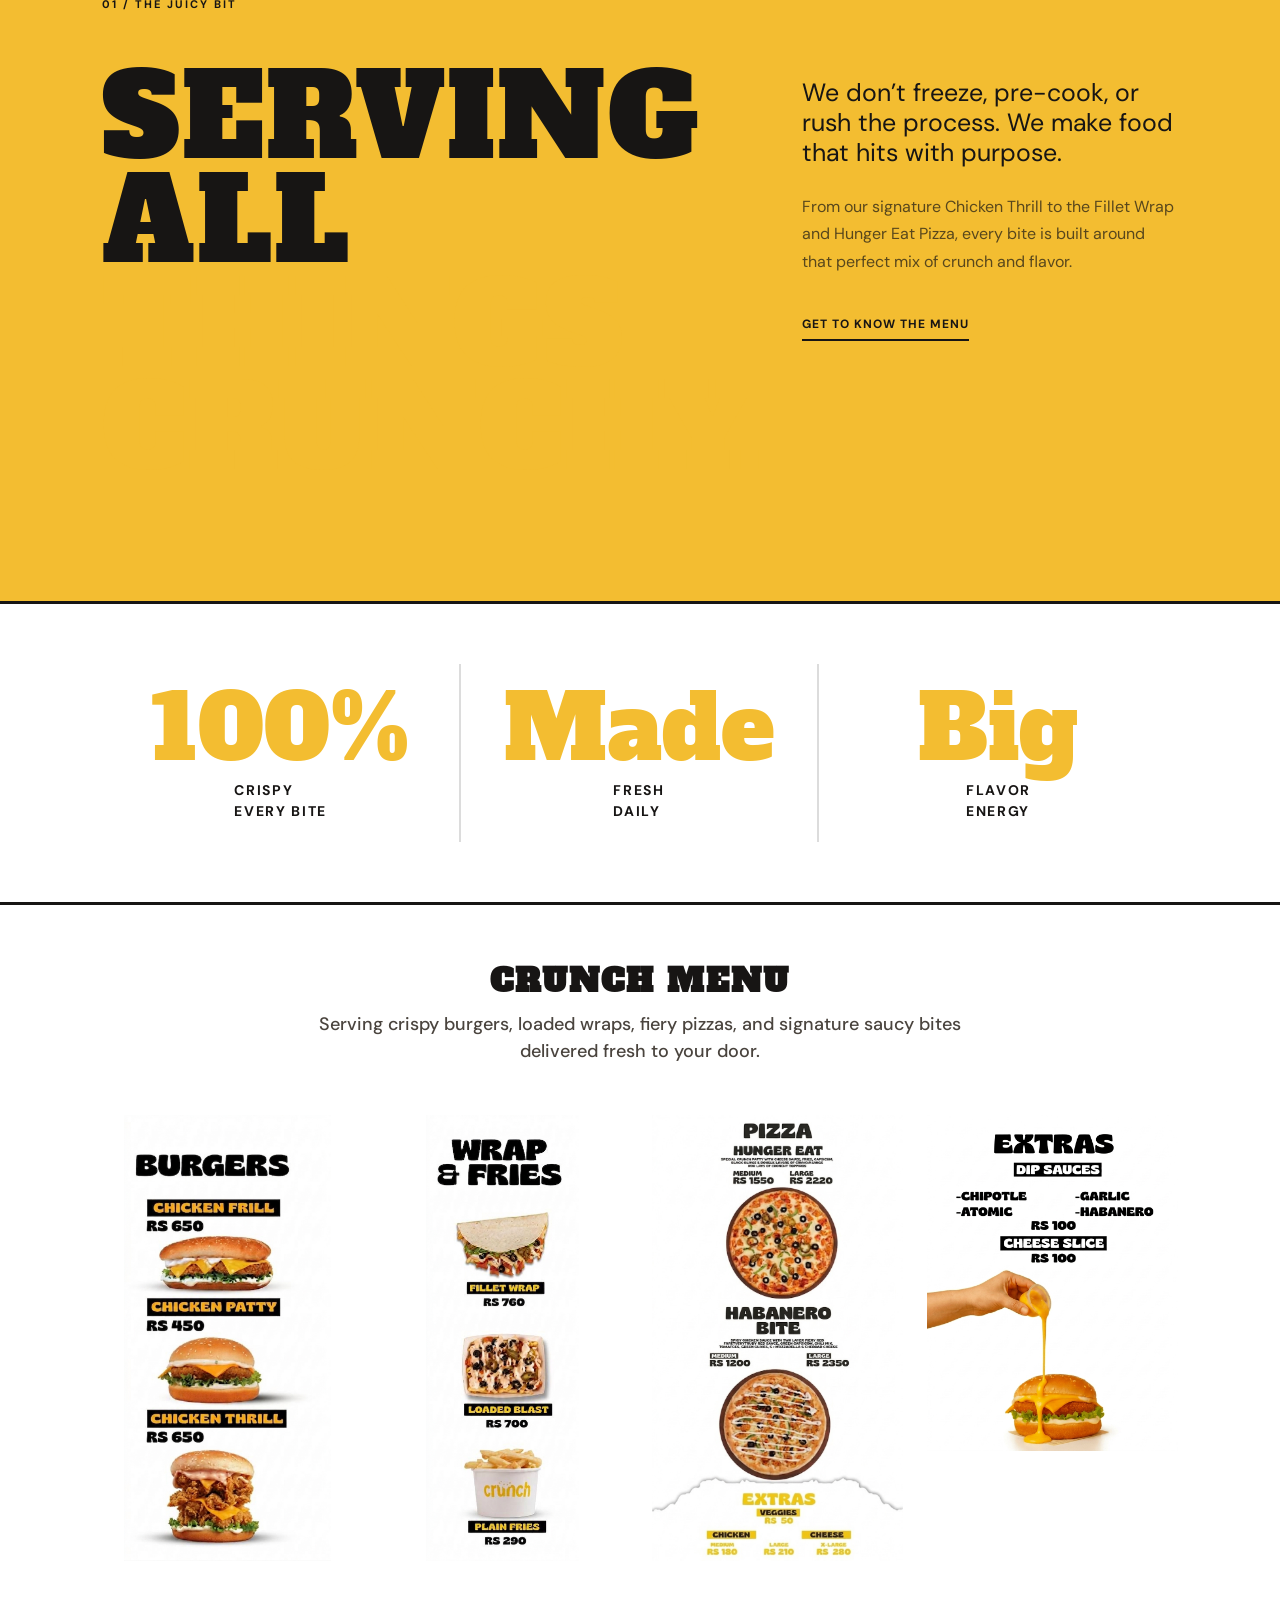
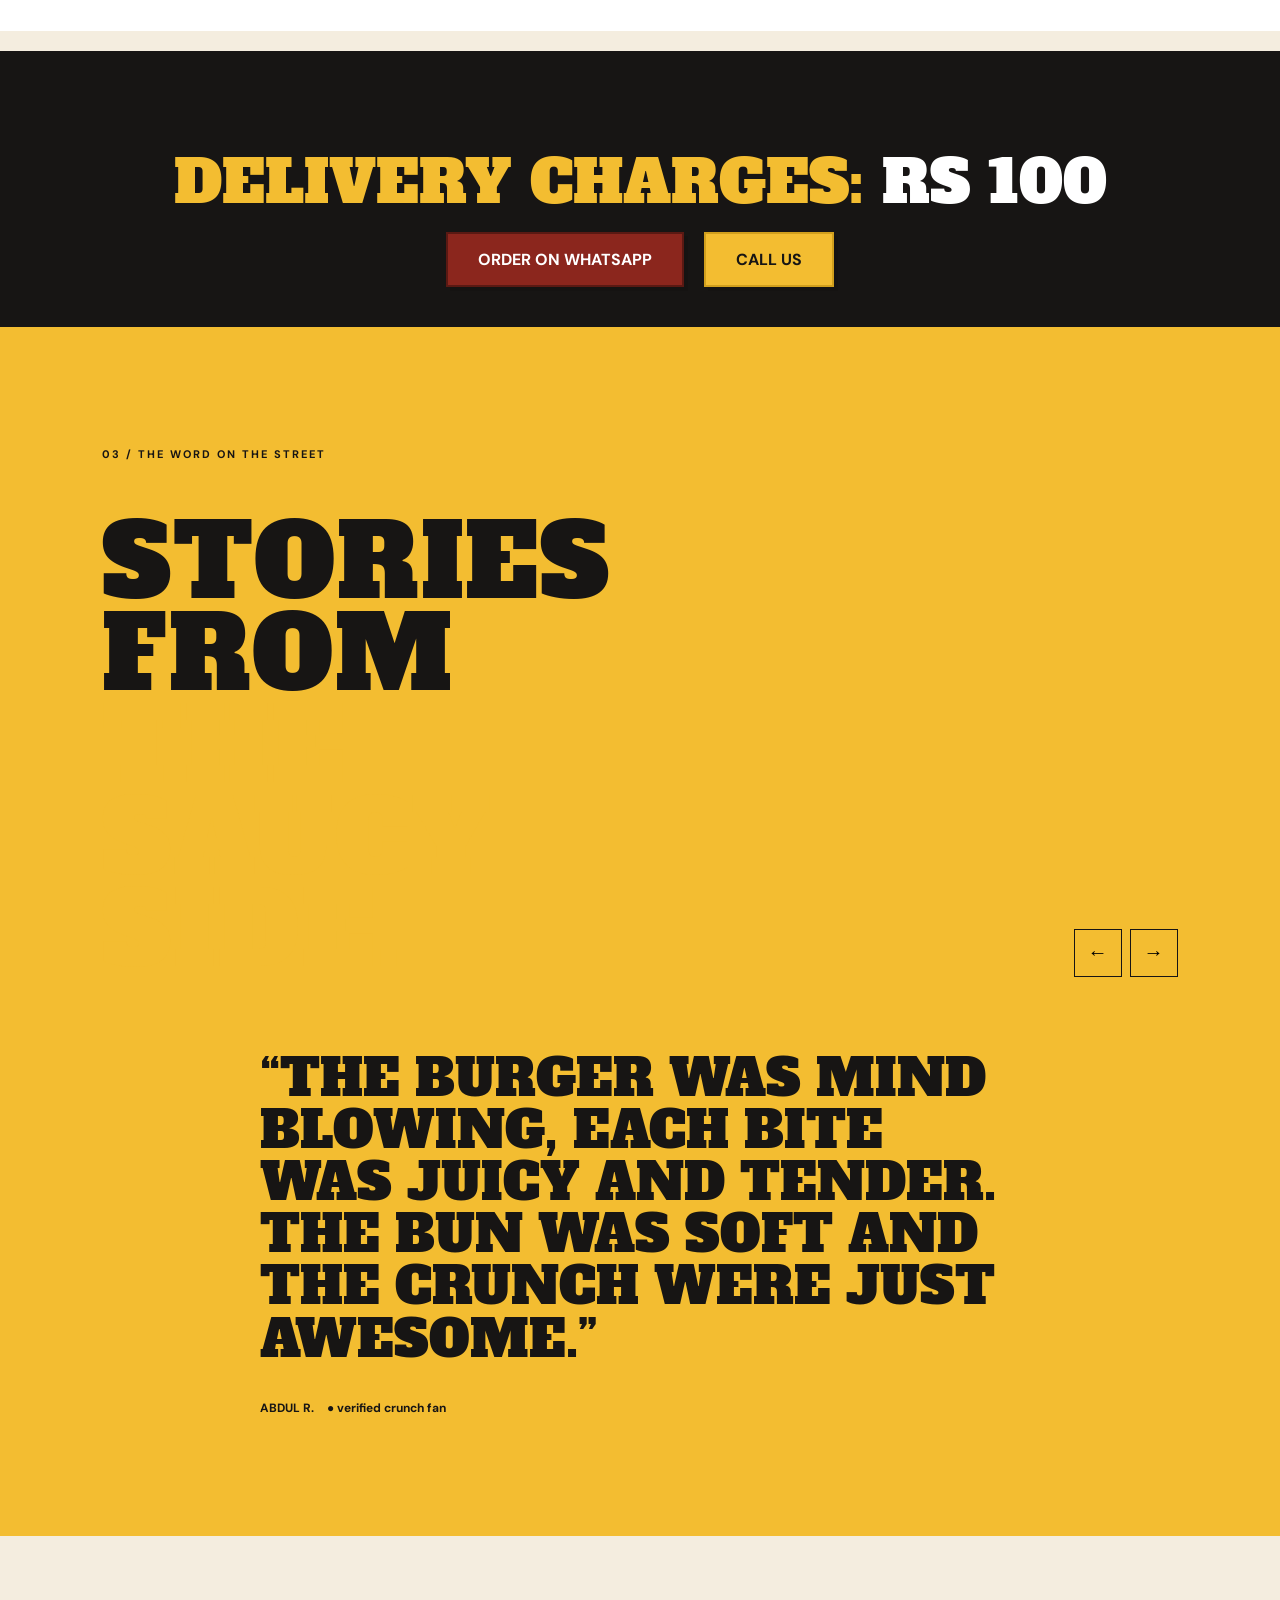
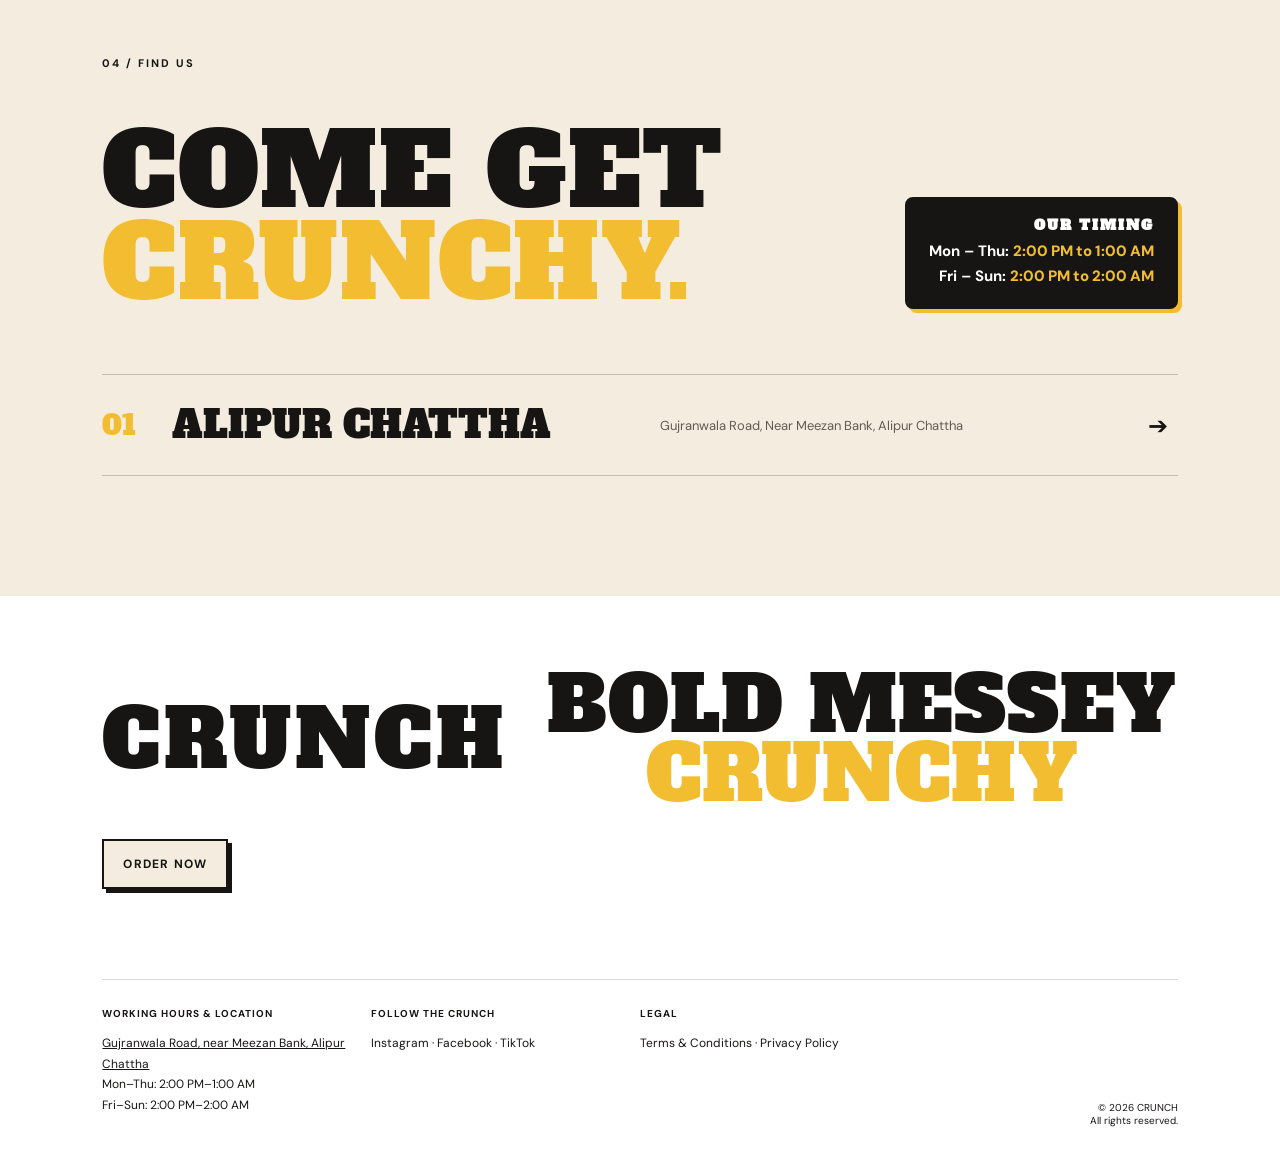
==== commit c67621bb: "Update footer punch line, mobile responsiveness, and location map link" ====
--- a/index.html
+++ b/index.html
@@ -10,7 +10,8 @@
   <link rel="apple-touch-icon" href="favicon.png" />
   <link rel="preconnect" href="https://fonts.googleapis.com" />
   <link rel="preconnect" href="https://fonts.gstatic.com" crossorigin />
-  <link href="https://fonts.googleapis.com/css2?family=Italiana&family=Alfa+Slab+One&family=Bebas+Neue&family=DM+Sans:wght@400;500;700&display=swap"
+  <link
+    href="https://fonts.googleapis.com/css2?family=Italiana&family=Alfa+Slab+One&family=Bebas+Neue&family=DM+Sans:wght@400;500;700&display=swap"
     rel="stylesheet" />
   <link rel="stylesheet" href="style.css" />
 </head>
@@ -51,7 +52,7 @@
     <section class="manifesto section" id="story">
       <div class="section-label">01 / The juicy bit</div>
       <div class="manifesto-grid">
-        <h2>Serving all<br /><span>things saucy.</span></h2>
+        <h2>Serving all<br /><span>things crunchy.</span></h2>
         <div>
           <p class="lead">We don’t freeze, pre-cook, or rush the process. We make food that hits with purpose.</p>
           <p>From our signature Chicken Thrill to the Fillet Wrap and Hunger Eat Pizza, every bite is built around that
@@ -111,14 +112,14 @@
       </div>
       <div class="quote-wrap">
         <blockquote id="quote">“The burger was mind blowing, each bite was juicy and tender. The bun was soft and the
-          sauces were just awesome.”</blockquote>
-        <div class="quote-by" id="quoteBy">ABDUL R. <span>● verified sauce fan</span></div>
+          crunch were just awesome.”</blockquote>
+        <div class="quote-by" id="quoteBy">ABDUL R. <span>● verified crunch fan</span></div>
       </div>
     </section>
     <section class="branches section" id="branches">
       <div class="section-label">04 / Find us</div>
       <div class="section-heading">
-        <h2>Come get<br /><span>saucy.</span></h2>
+        <h2>Come get<br /><span>Crunchy.</span></h2>
         <div class="find-us-timing">
           <b>OUR TIMING</b>
           <p>Mon – Thu: <span>2:00 PM to 1:00 AM</span></p>
@@ -126,9 +127,9 @@
         </div>
       </div>
       <div class="branch-list">
-        <a href="https://maps.google.com/?q=Gujranwala+Road,+near+Meezan+Bank,+Alipur+Chattha" target="_blank"
+        <a href="https://maps.app.goo.gl/4DG97AbSzFvS9wWX8?g_st=ic" target="_blank"
           rel="noreferrer">
-          <b>01</b><strong>Alipur Chattha</strong><span>Gujranwala Road, near Meezan Bank, Alipur Chattha</span><i>➔</i>
+          <b>01</b><strong>Alipur Chattha</strong><span>Gujranwala Road, Near Meezan Bank, Alipur Chattha</span><i>➔</i>
         </a>
       </div>
     </section>
@@ -150,14 +151,17 @@
   <footer>
     <div class="footer-top"><a class="brand" href="#top"><span
           style="font-size: 80px; letter-spacing: 4px;">CRUNCH</span></a>
-      <h2>Good food.<br /><em>Good mood.</em></h2><a class="button button-light" href="#order-banner">Order now</a>
+      <h2>BOLD MESSEY<br /><em>CRUNCHY</em></h2><a class="button button-light" href="#order-banner">Order now</a>
     </div>
     <div class="footer-bottom">
       <div><b>Working hours &amp; Location</b>
-        <p>Gujranwala Road, near Meezan Bank, Alipur Chattha<br />Mon–Thu: 2:00 PM–1:00 AM<br />Fri–Sun: 2:00 PM–2:00 AM</p>
+        <p><a href="https://maps.app.goo.gl/4DG97AbSzFvS9wWX8?g_st=ic" target="_blank" rel="noreferrer" style="color: inherit; text-decoration: underline;">Gujranwala Road, near Meezan Bank, Alipur Chattha</a><br />Mon–Thu: 2:00 PM–1:00 AM<br />Fri–Sun: 2:00 PM–2:00 AM
+        </p>
       </div>
-      <div><b>Follow the sauce</b>
-        <p><a href="https://www.instagram.com/crunch.pakistan?stkn=NTZ3dmgzbGJsc2Uw" target="_blank" rel="noreferrer">Instagram</a> · <a href="https://www.facebook.com/share/1DDXRLEFbr/" target="_blank" rel="noreferrer">Facebook</a> · <a
+      <div><b>Follow the Crunch</b>
+        <p><a href="https://www.instagram.com/crunch.pakistan?stkn=NTZ3dmgzbGJsc2Uw" target="_blank"
+            rel="noreferrer">Instagram</a> · <a href="https://www.facebook.com/share/1DDXRLEFbr/" target="_blank"
+            rel="noreferrer">Facebook</a> · <a
             href="https://www.tiktok.com/@crunch.pakistan?_r=1&amp;_d=f0l14cjjm0l20b&amp;sec_uid=MS4wLjABAAAAqZwYp-4Lfl0da8dWMY-kB_6f0F6Fa6OfnIKzKuEVomaOssiPzEy2P2xNCkCg1zl1&amp;share_author_id=7421272008175420458&amp;sharer_language=en&amp;source=h5_m&amp;u_code=em1ff284glb6e7&amp;timestamp=1789750359&amp;user_id=7540232213892744214&amp;sec_user_id=MS4wLjABAAAA2ci4kEVvL7AnQa-bCq2DuXHzpiMbmTiyRL7Zi99j7bBj1sNrGQ4g8eYYUP5eQouV&amp;item_author_type=2&amp;utm_source=copy&amp;utm_campaign=client_share&amp;utm_medium=android&amp;share_iid=7686541412650059542&amp;share_link_id=1584d4f8-18d4-462b-b5d0-0b1ab2ebc546&amp;share_app_id=1233&amp;ugbiz_name=ACCOUNT&amp;ug_btm=b6880%2Cb5836&amp;social_share_type=5&amp;share_enter_from=others_homepage&amp;item_author_type=2&amp;enable_checksum=1"
             target="_blank" rel="noreferrer">TikTok</a></p>
       </div>
--- a/style.css
+++ b/style.css
@@ -1684,4 +1684,120 @@
     font-size: 11px;
     padding: 10px;
   }
+}
+
+/* Find Us Timing Box */
+.find-us-timing {
+  background: var(--ink);
+  color: var(--yellow);
+  padding: 16px 22px;
+  border-radius: 8px;
+  margin-top: 15px;
+  display: inline-block;
+  border: 2px solid var(--ink);
+  box-shadow: 4px 4px 0 var(--yellow);
+}
+
+.find-us-timing b {
+  display: block;
+  font-size: 14px;
+  letter-spacing: 2px;
+  text-transform: uppercase;
+  color: #ffffff;
+  margin-bottom: 6px;
+}
+
+.find-us-timing p {
+  margin: 4px 0;
+  font-size: 15px;
+  font-weight: 700;
+  color: #ffffff;
+}
+
+.find-us-timing p span {
+  color: var(--yellow);
+  font-weight: 800;
+}
+
+/* Mobile & Ultra-Responsive Polish */
+@media (max-width: 600px) {
+  .find-us-timing {
+    display: block;
+    width: 100%;
+    box-sizing: border-box;
+    padding: 14px 16px;
+    margin-top: 20px;
+  }
+
+  .find-us-timing p {
+    font-size: 14px;
+  }
+
+  .site-header {
+    padding: 12px 4vw;
+  }
+
+  .hero {
+    padding: 95px 4vw 40px !important;
+  }
+
+  .hero-logo {
+    max-width: 85vw;
+  }
+
+  .hero-heading-swash {
+    font-size: clamp(34px, 9vw, 60px) !important;
+    line-height: 1.1 !important;
+  }
+
+  .hero-intro {
+    font-size: 15px !important;
+    text-align: center;
+  }
+
+  .menu-title-wrap {
+    flex-wrap: wrap;
+    justify-content: center;
+  }
+
+  .delivery-banner {
+    padding: 35px 5vw;
+  }
+
+  .delivery-banner-text {
+    font-size: clamp(26px, 7vw, 42px);
+  }
+
+  .banner-actions {
+    flex-direction: column;
+    width: 100%;
+  }
+
+  .btn-cube {
+    width: 100%;
+    box-sizing: border-box;
+    padding: 14px 20px;
+    font-size: 15px;
+  }
+
+  .footer-top {
+    flex-direction: column;
+    text-align: center;
+    align-items: center;
+  }
+
+  .footer-top h2 {
+    font-size: clamp(34px, 9vw, 55px) !important;
+    text-align: center;
+  }
+
+  .footer-bottom {
+    grid-template-columns: 1fr;
+    gap: 20px;
+    text-align: center;
+  }
+
+  .footer-bottom small {
+    text-align: center;
+  }
 }
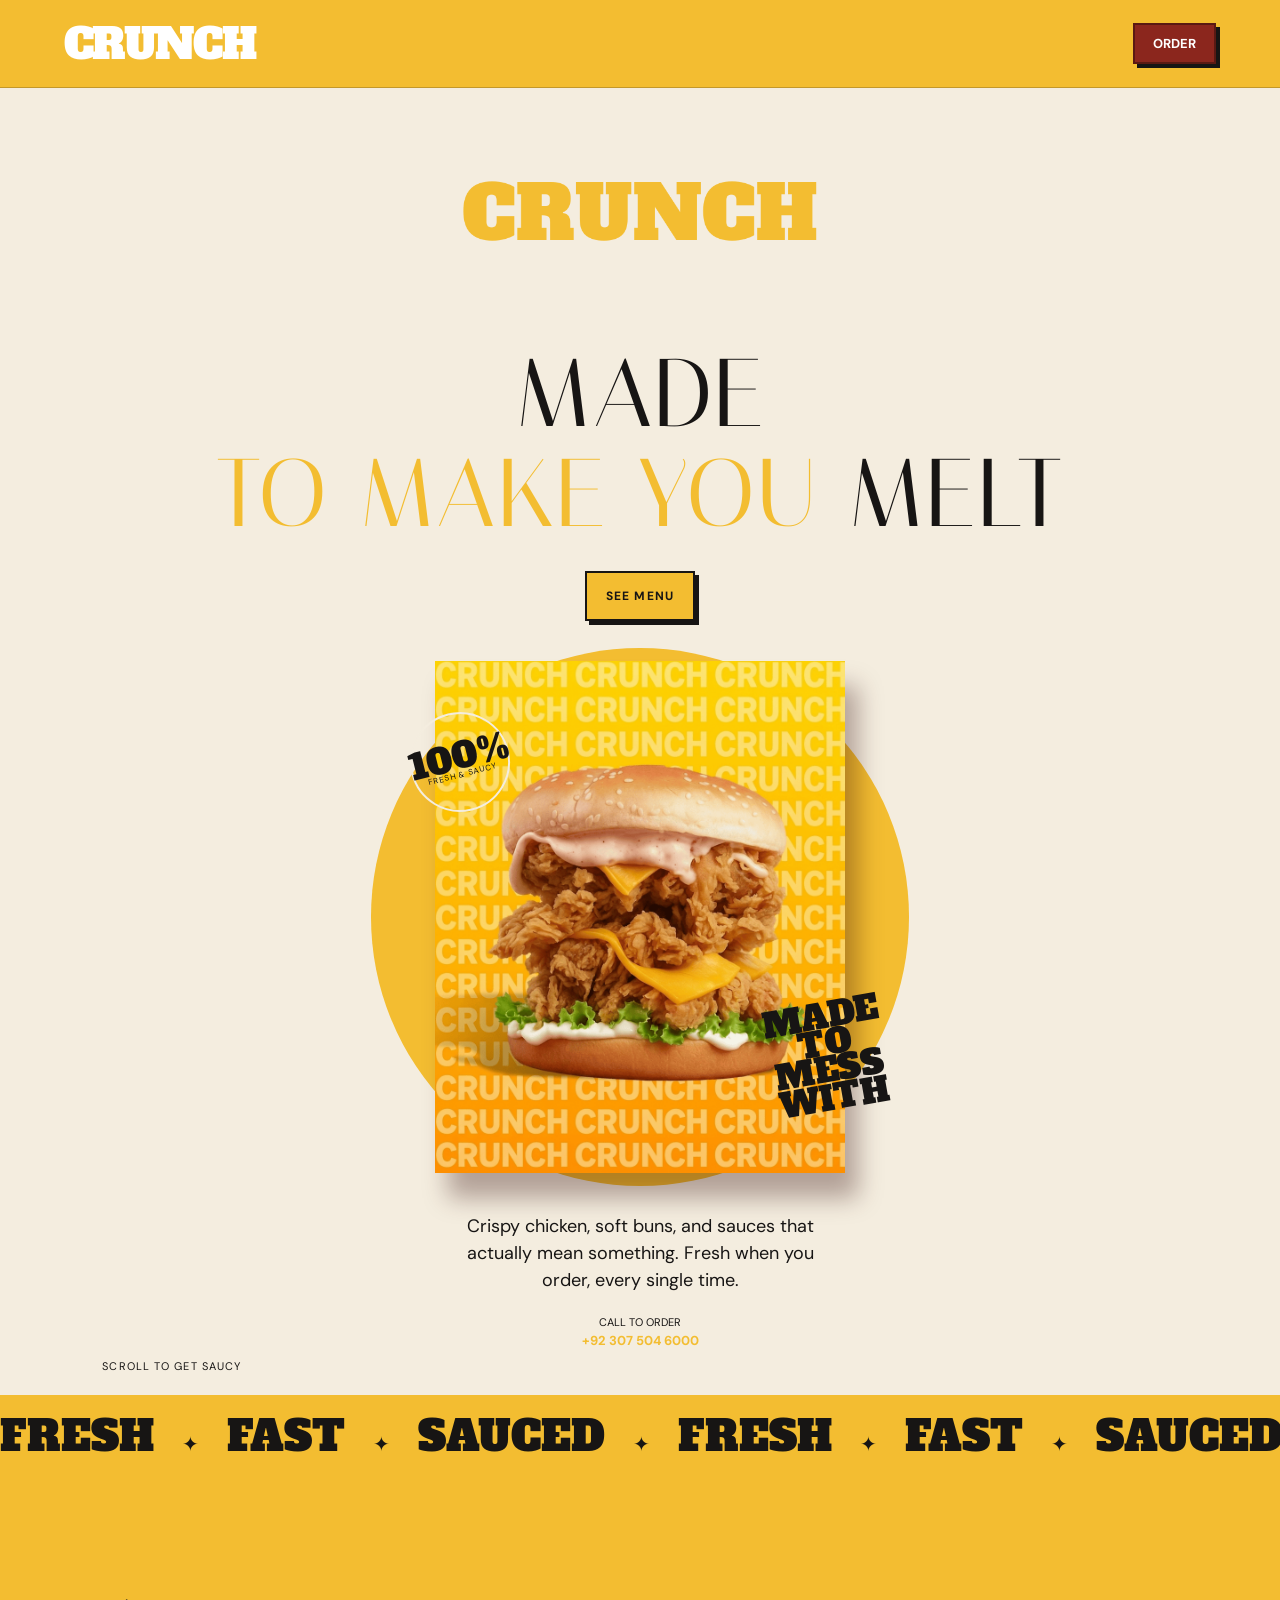
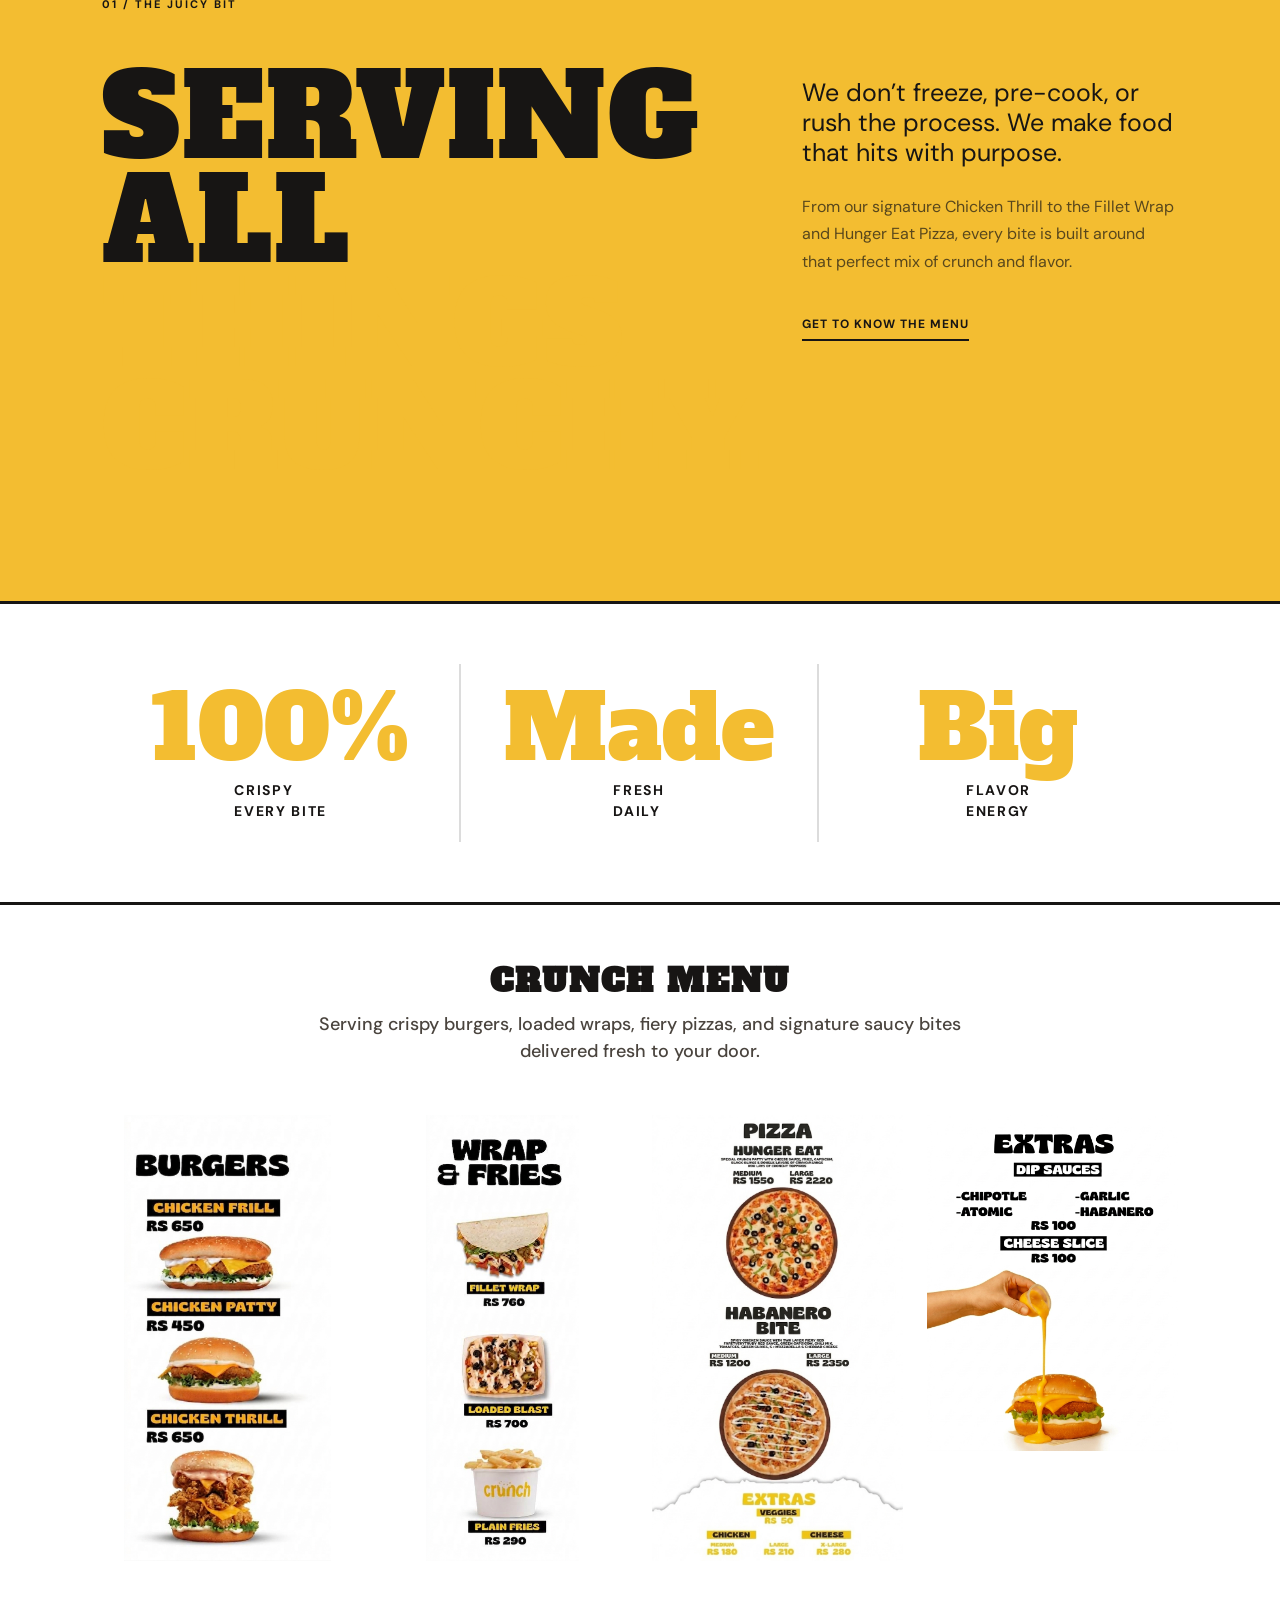
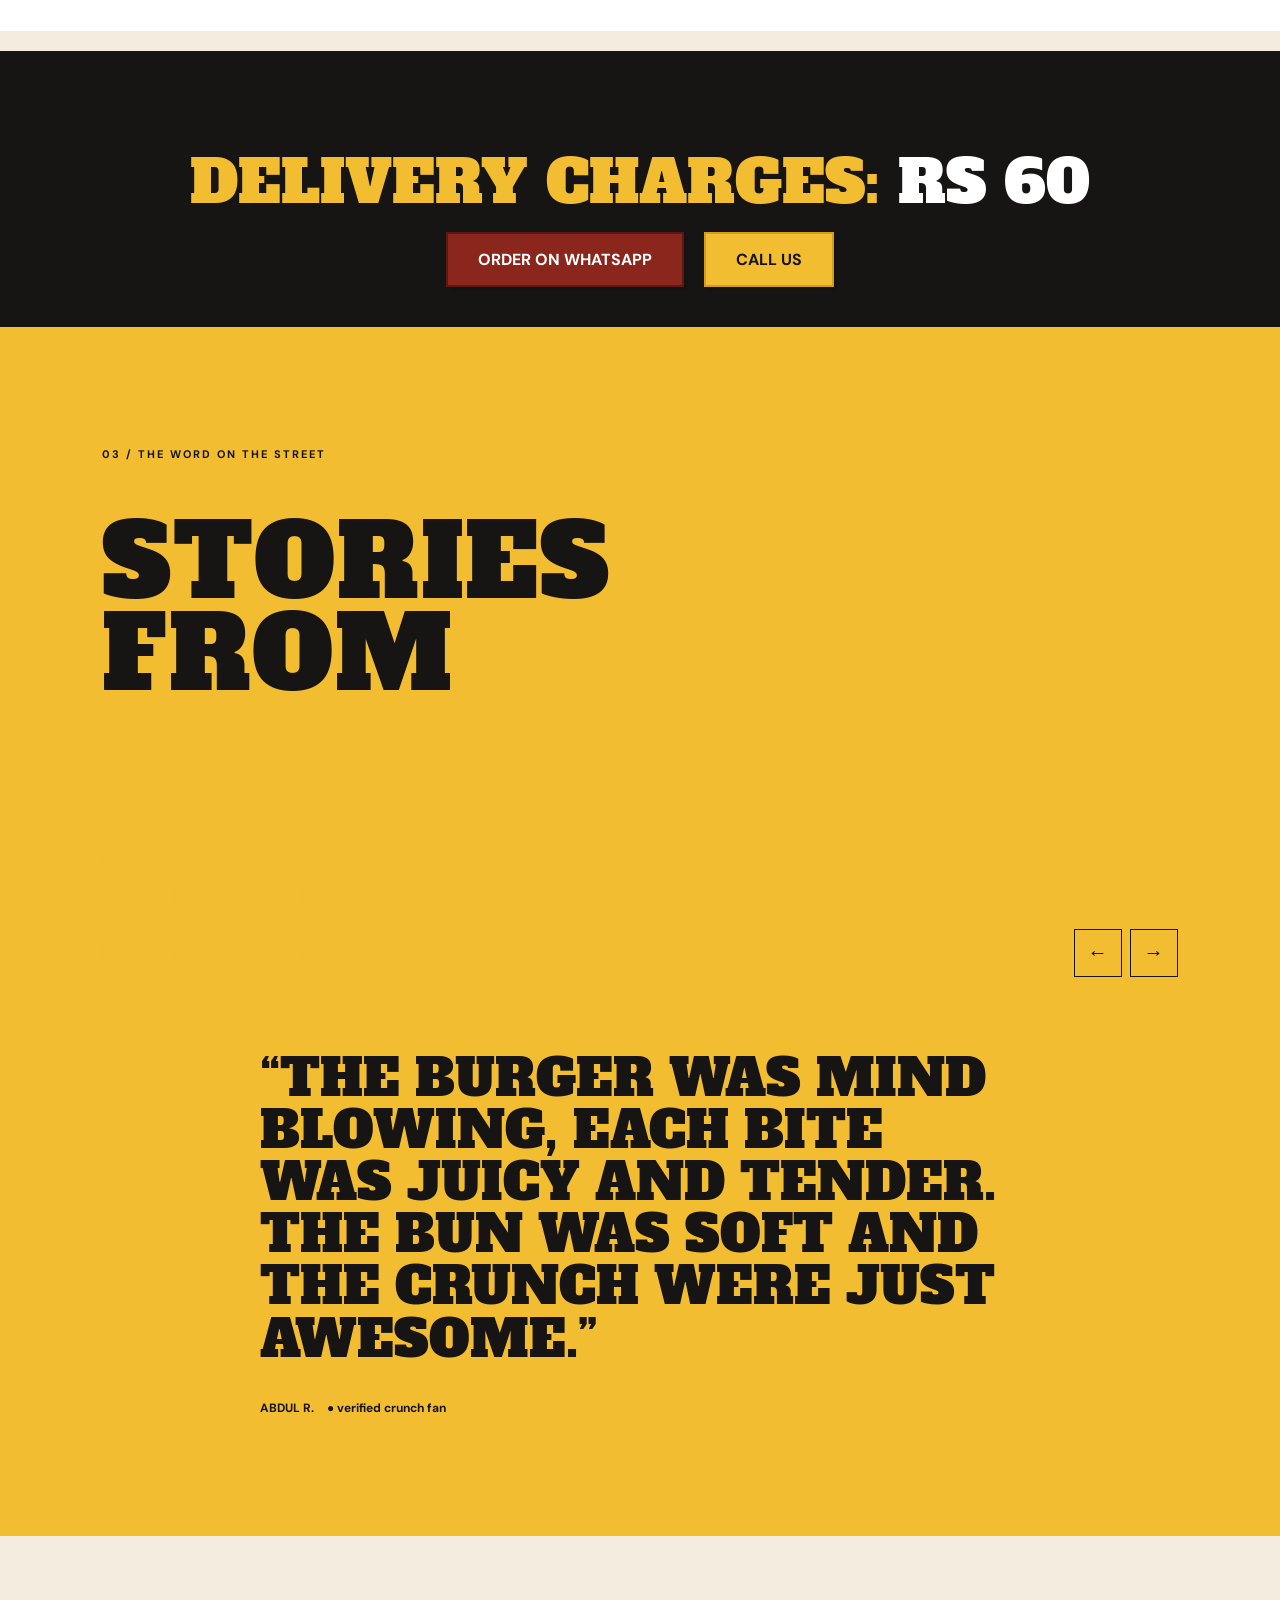
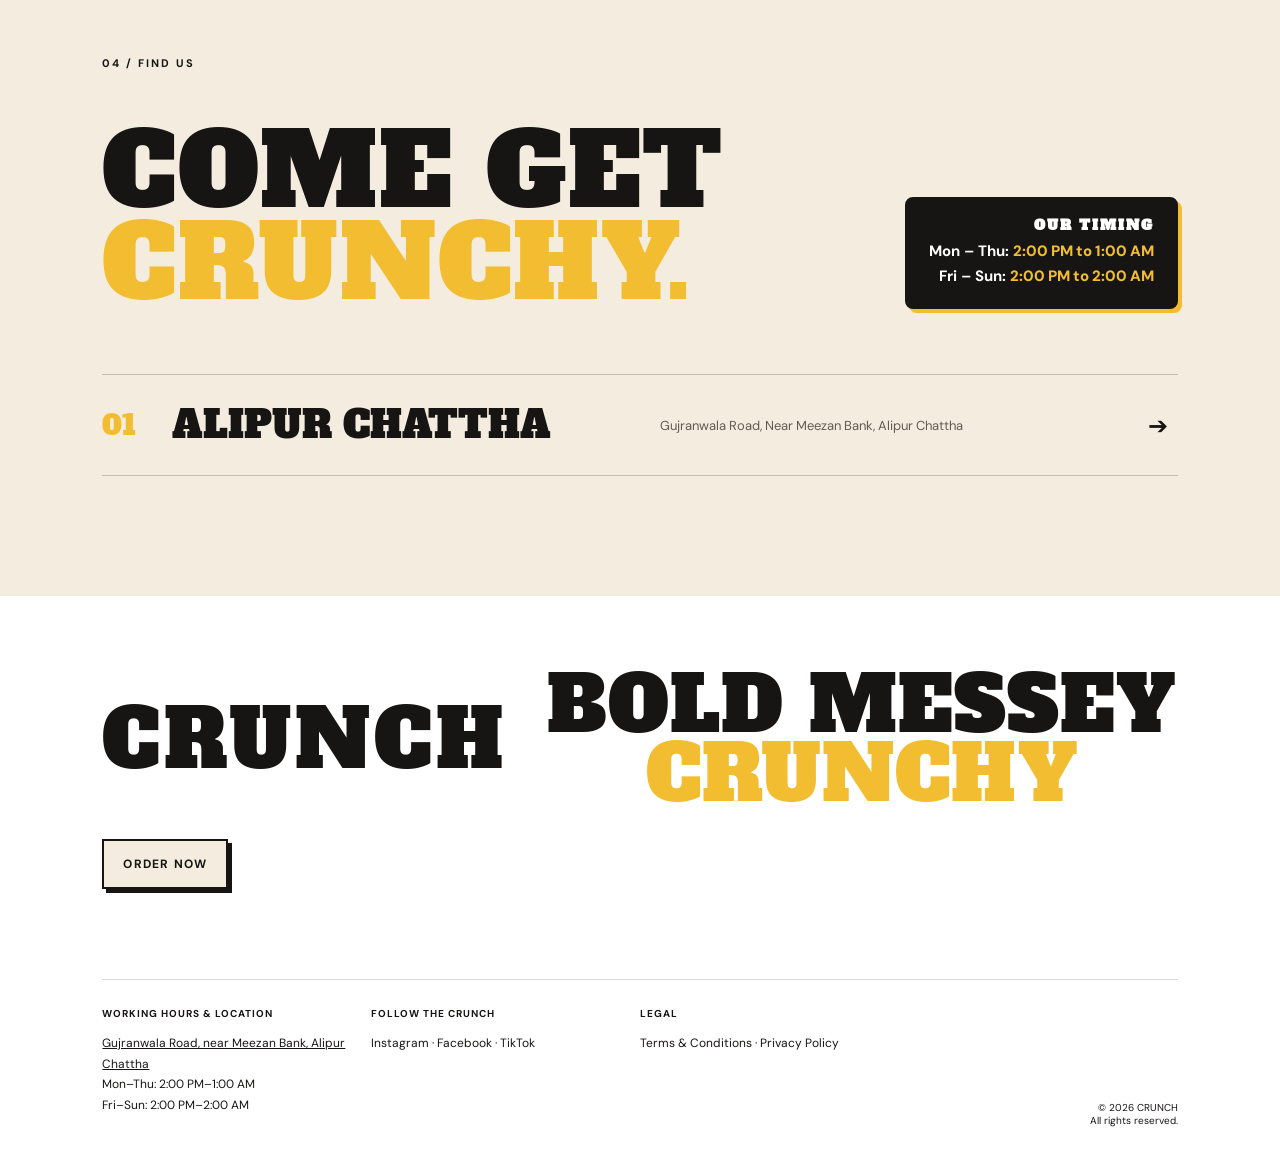
==== commit f8a898ed: "Update delivery charges to RS 60" ====
--- a/index.html
+++ b/index.html
@@ -73,7 +73,7 @@
         <h2 class="menu-title-text">Crunch Menu</h2>
         <p class="menu-punchline">Serving crispy burgers, loaded wraps, fiery pizzas, and signature saucy bites
           delivered fresh to your door.</p>
-        <!-- <p class="menu-delivery-note">Delivery charges: <b>Rs. 100</b></p> -->
+        <!-- <p class="menu-delivery-note">Delivery charges: <b>Rs. 60</b></p> -->
       </div>
 
       <div class="menu-cards-wrapper">
@@ -95,7 +95,7 @@
     </section>
 
     <section class="delivery-banner" id="order-banner">
-      <p class="delivery-banner-text">Delivery charges: <span>RS 100</span></p>
+      <p class="delivery-banner-text">Delivery charges: <span>RS 60</span></p>
       <div class="banner-actions">
         <a class="btn-cube whatsapp-btn" href="https://wa.me/923075046000" target="_blank" rel="noreferrer">Order on
           WhatsApp</a>
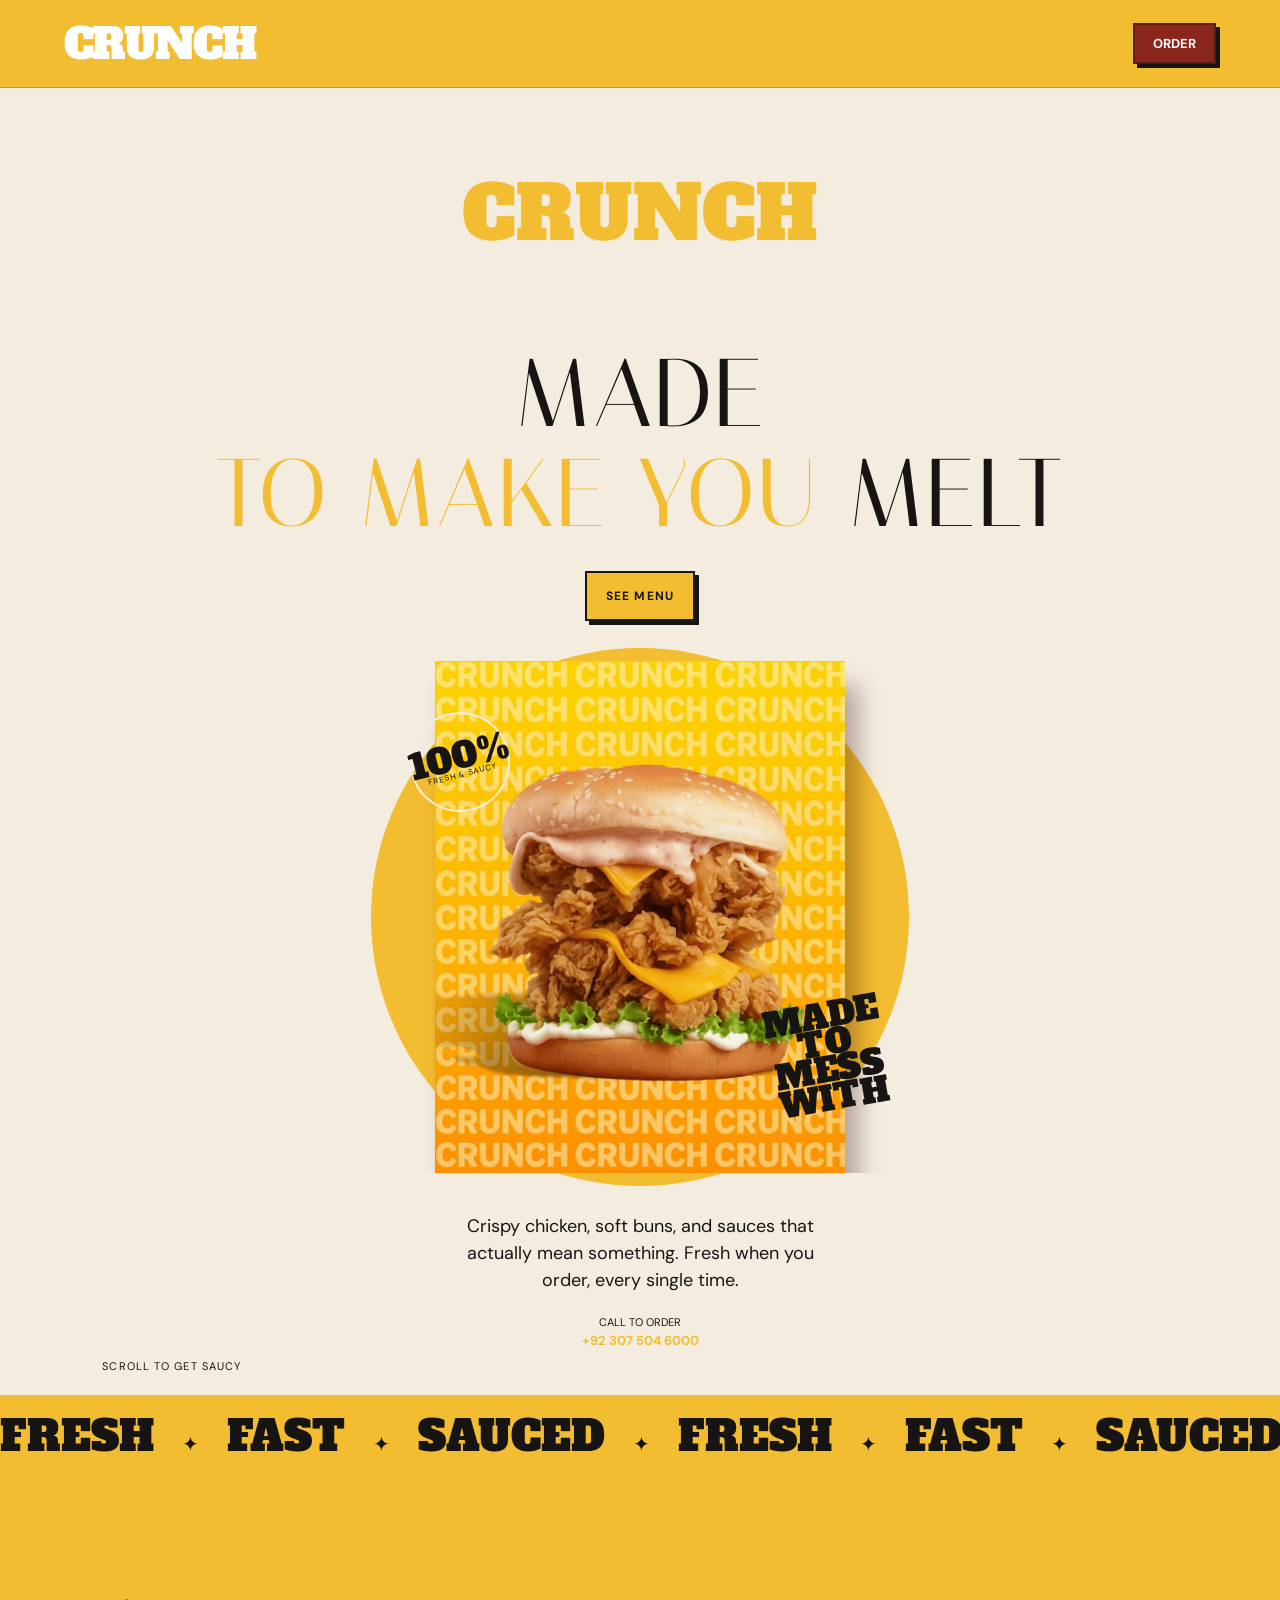
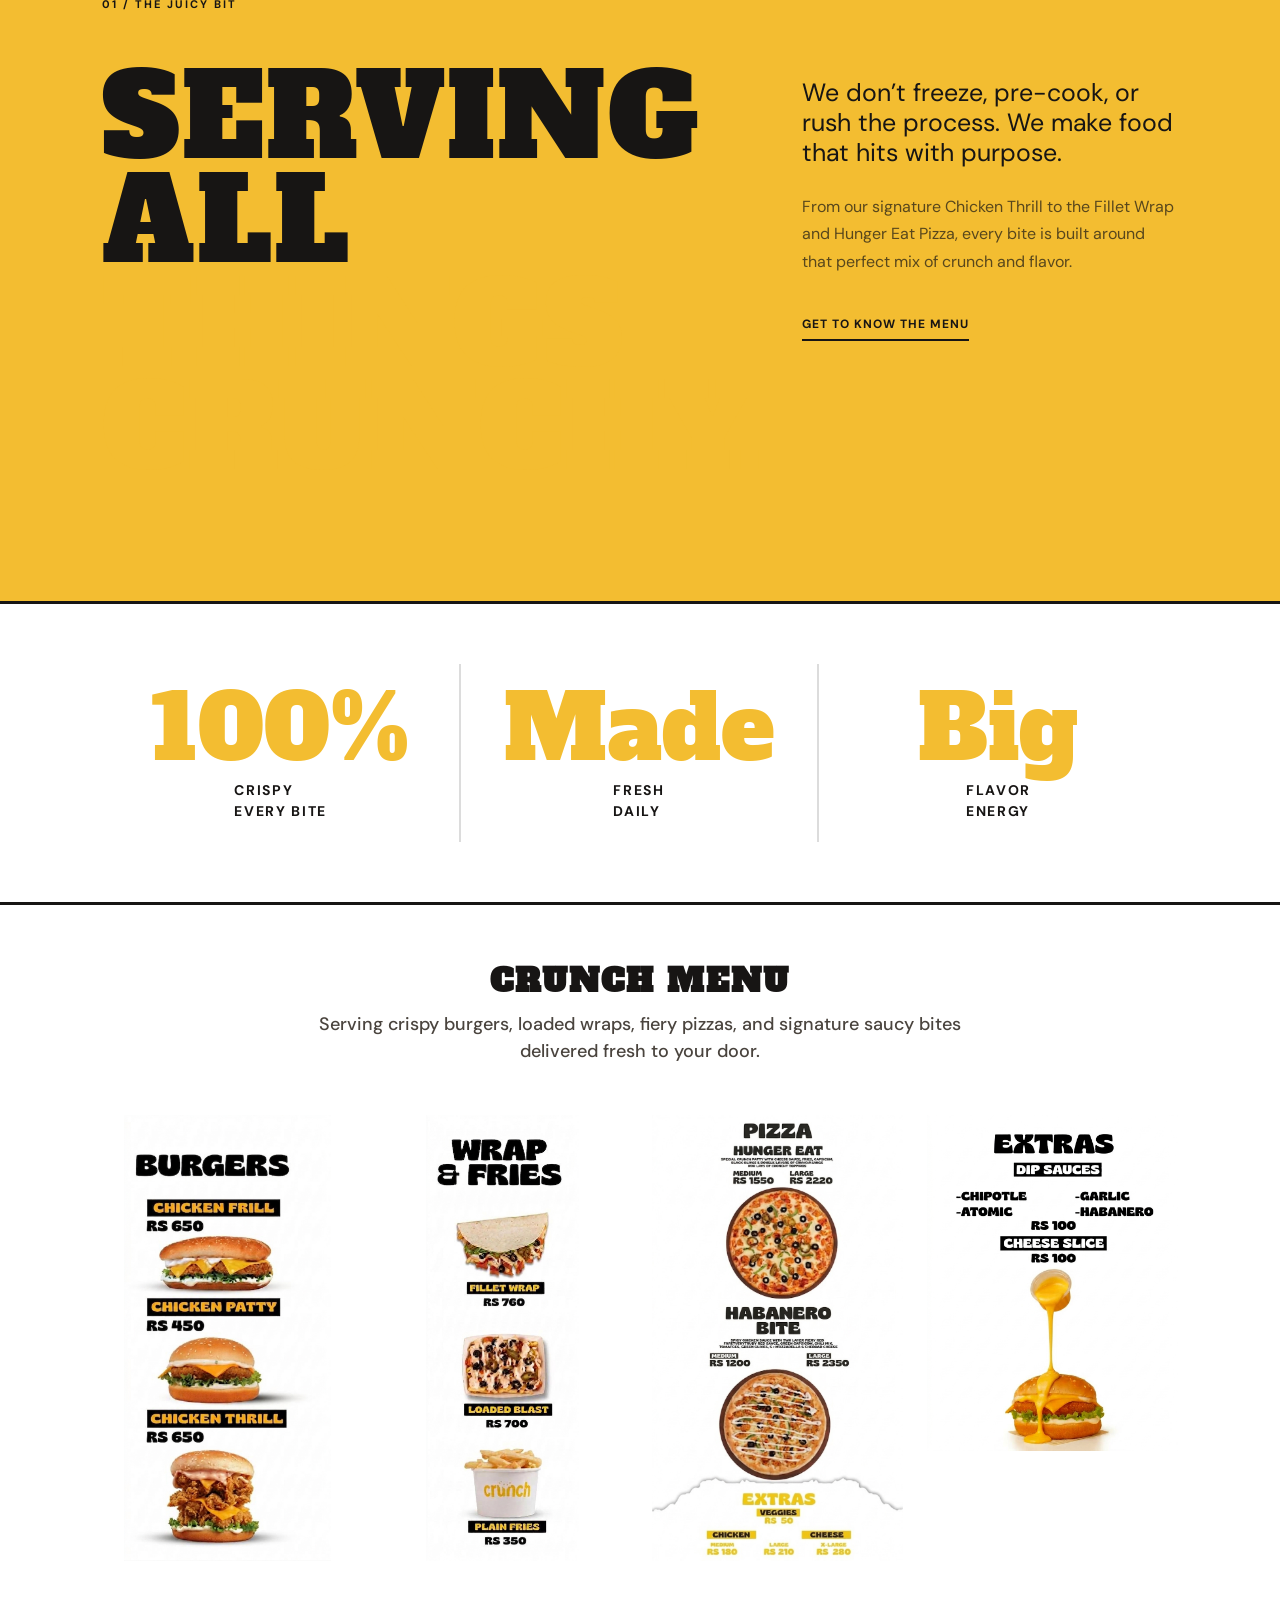
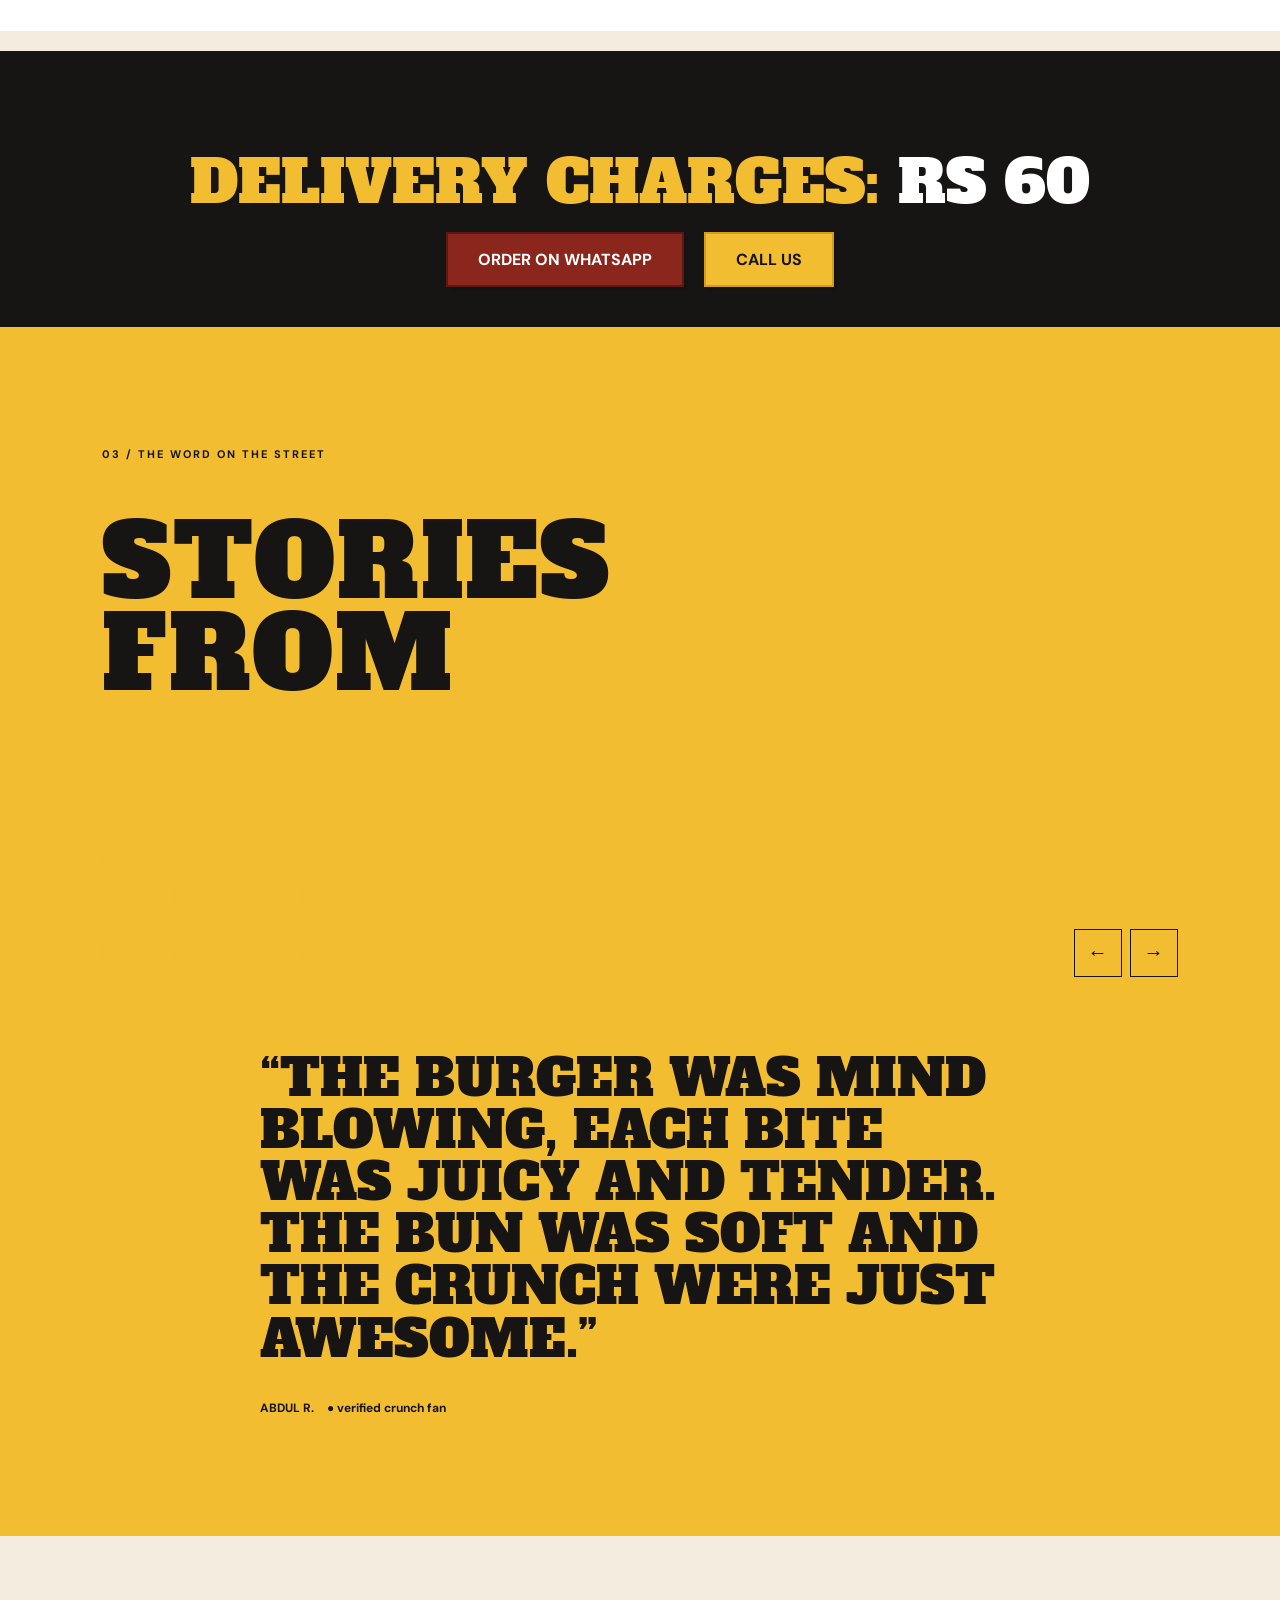
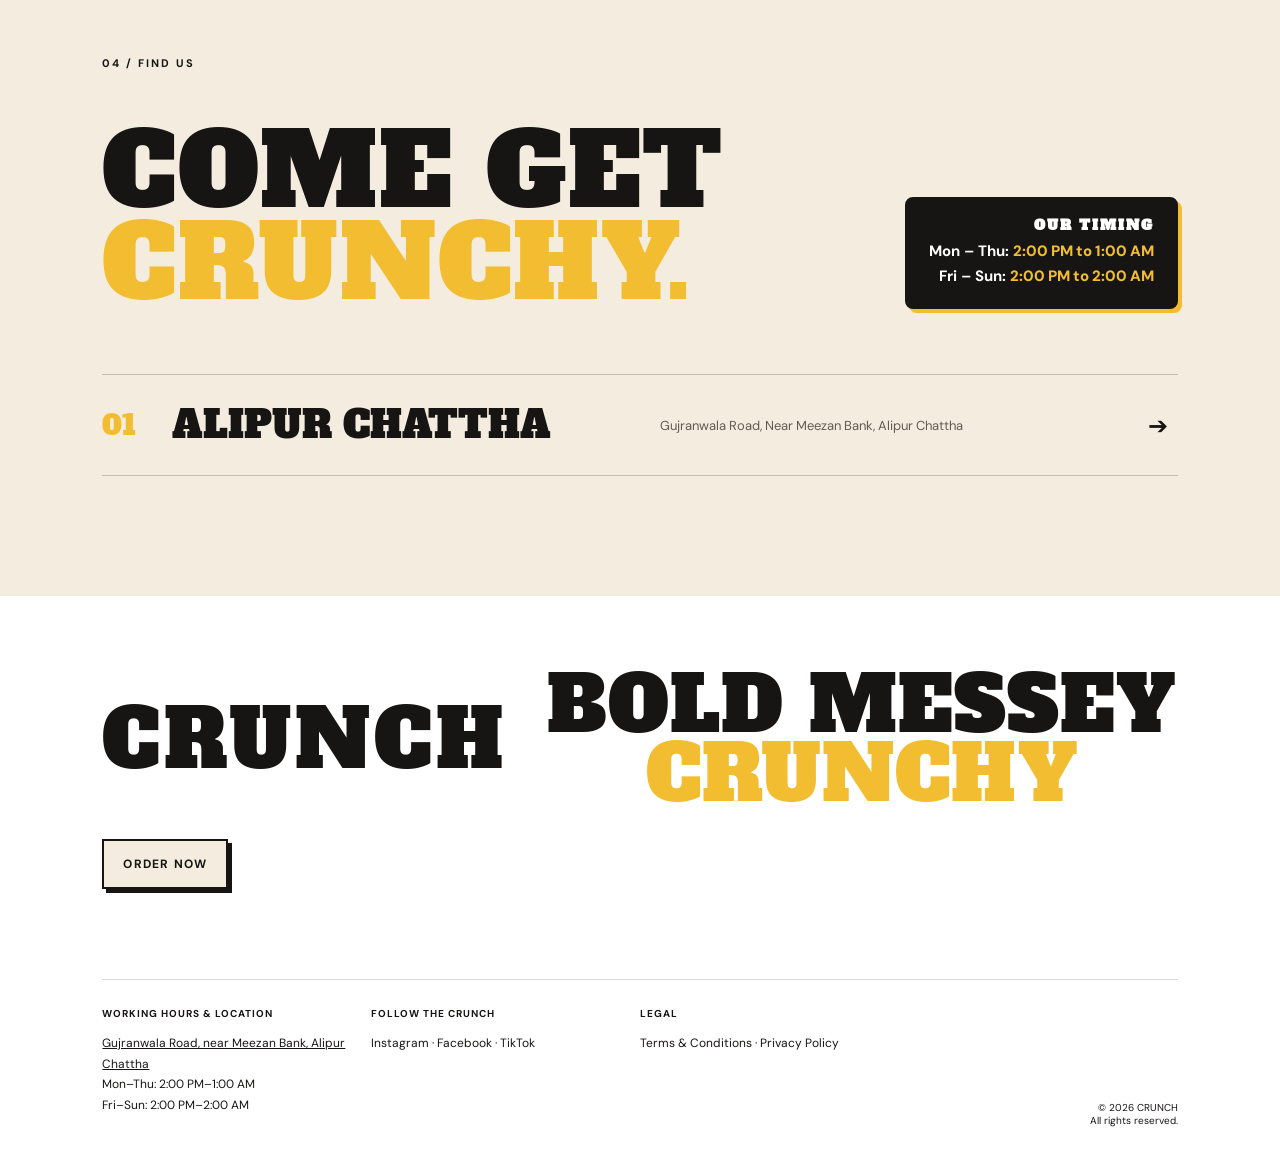
==== commit 20346cee: "feat: add hero slideshow with right-to-left auto-slide every 3s - Replace static burger.png with 4-i" ====
--- a/index.html
+++ b/index.html
@@ -35,7 +35,12 @@
       </div>
       <div class="hero-art">
         <div class="stamp">100%<br /><small>fresh &amp; saucy</small></div>
-        <img src="burger.png" alt="CRUNCH Chicken Burger" />
+        <div class="hero-slideshow">
+          <div class="hero-slide active"><img src="burger.png" alt="CRUNCH Chicken Burger" /></div>
+          <div class="hero-slide"><img src="loaded fries.jpeg" alt="CRUNCH Loaded Fries" /></div>
+          <div class="hero-slide"><img src="pizza_pic.jpg" alt="CRUNCH Pizza" /></div>
+          <div class="hero-slide"><img src="wrap.jpeg" alt="CRUNCH Wrap" /></div>
+        </div>
         <div class="scribble" style="color: var(--black);">made<br />to<br />mess<br />with</div>
       </div>
       <div class="hero-footer">
@@ -149,8 +154,7 @@
   </div>
 
   <footer>
-    <div class="footer-top"><a class="brand" href="#top"><span
-          style="font-size: 80px; letter-spacing: 4px;">CRUNCH</span></a>
+    <div class="footer-top"><a class="brand" href="#top"><span>CRUNCH</span></a>
       <h2>BOLD MESSEY<br /><em>CRUNCHY</em></h2><a class="button button-light" href="#order-banner">Order now</a>
     </div>
     <div class="footer-bottom">
--- a/style.css
+++ b/style.css
@@ -204,10 +204,41 @@
   border-radius: 50%
 }
 
-.hero-art img {
+/* ── Hero Slideshow ─────────────────────────────────────── */
+.hero-slideshow {
   position: relative;
+  z-index: 1;
   width: min(40vw, 570px);
   height: min(40vw, 570px);
+  overflow: hidden
+}
+
+.hero-slide {
+  position: absolute;
+  inset: 0;
+  display: flex;
+  justify-content: center;
+  align-items: center;
+  /* off-screen to the right by default */
+  transform: translateX(110%);
+  opacity: 0;
+  transition: transform 0.7s cubic-bezier(0.77,0,0.18,1), opacity 0.7s ease
+}
+
+.hero-slide.active {
+  transform: translateX(0);
+  opacity: 1
+}
+
+.hero-slide.exiting {
+  transform: translateX(-110%);
+  opacity: 0
+}
+
+.hero-slide img {
+  position: relative;
+  width: 100%;
+  height: 100%;
   object-fit: contain;
   filter: drop-shadow(13px 25px 12px rgba(40, 0, 0, .32));
   animation: float 5s ease-in-out infinite
@@ -237,6 +268,7 @@
 
 .scribble {
   position: absolute;
+  z-index: 2;
   right: 2%;
   bottom: 12%;
   font: 34px/.8 var(--display);
@@ -1780,15 +1812,45 @@
     font-size: 15px;
   }
 
+  footer {
+    padding: 40px 4vw 25px !important;
+    overflow-x: hidden;
+    box-sizing: border-box;
+  }
+
   .footer-top {
     flex-direction: column;
     text-align: center;
     align-items: center;
+    gap: 20px;
+    width: 100%;
+    box-sizing: border-box;
+  }
+
+  .footer-top .brand span {
+    font-size: clamp(32px, 8.5vw, 55px) !important;
+    letter-spacing: 2px !important;
+    max-width: 100%;
+    word-break: break-word;
+    display: inline-block;
   }
 
   .footer-top h2 {
-    font-size: clamp(34px, 9vw, 55px) !important;
+    font-size: clamp(22px, 6.2vw, 38px) !important;
     text-align: center;
+    line-height: 1.15;
+    width: 100%;
+    max-width: 100%;
+    box-sizing: border-box;
+    word-break: break-word;
+  }
+
+  .footer-top .button {
+    width: 100%;
+    max-width: 260px;
+    box-sizing: border-box;
+    text-align: center;
+    margin: 0 auto;
   }
 
   .footer-bottom {
